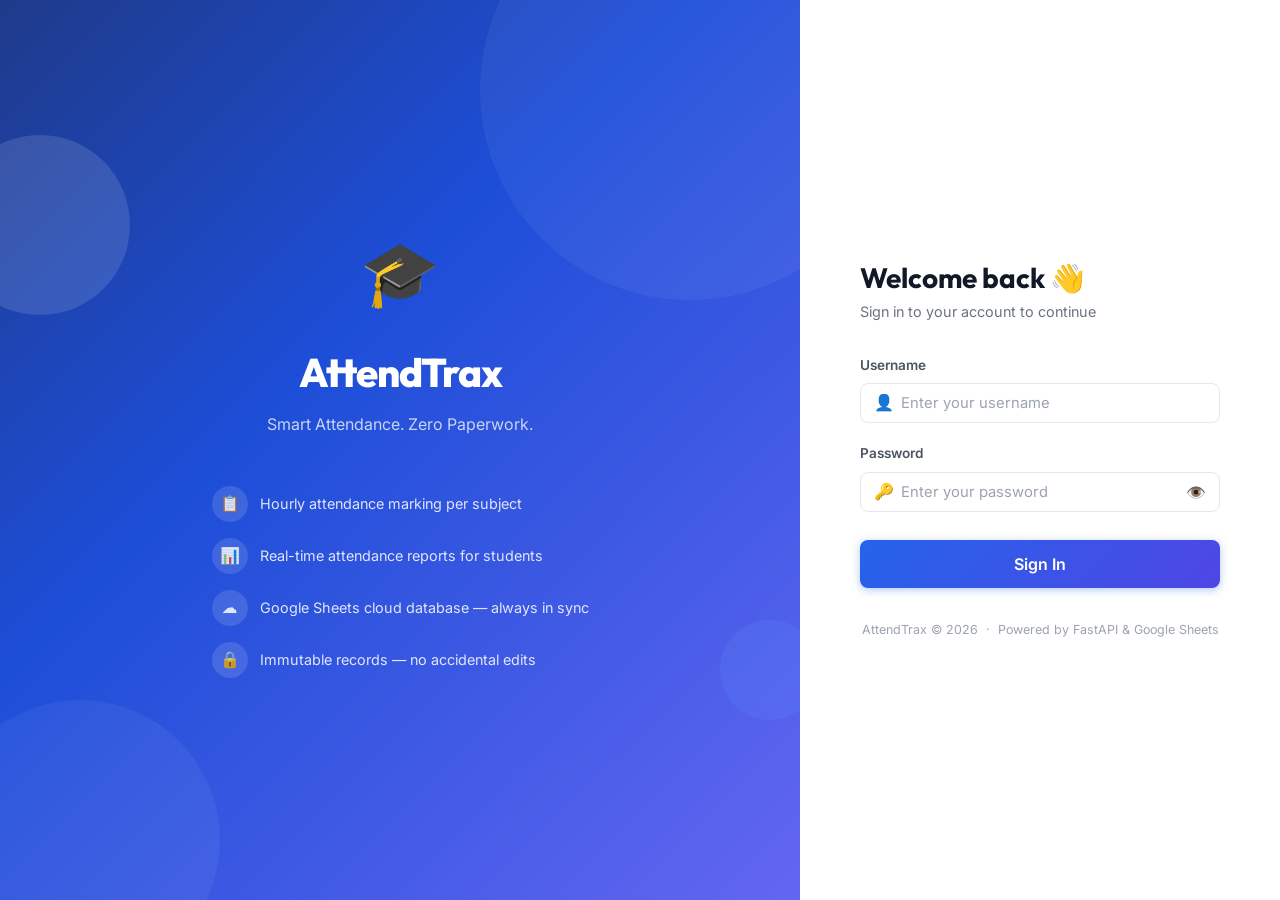
==== frontend/admin.html @ 1fc4e975 "Add files via upload" ====
<!DOCTYPE html>
<html lang="en">
<head>
  <meta charset="UTF-8" />
  <meta name="viewport" content="width=device-width, initial-scale=1.0" />
  <title>AttendTrax – Admin Dashboard</title>
  <meta name="description" content="Admin dashboard for AttendTrax – manage classes, students, faculty, and attendance data." />
  <link rel="stylesheet" href="style.css" />
  <link rel="icon" href="data:image/svg+xml,<svg xmlns='http://www.w3.org/2000/svg' viewBox='0 0 100 100'><text y='.9em' font-size='90'>⚙️</text></svg>" />
  <style>
    .sidebar { background: linear-gradient(180deg, #1e1b4b 0%, #312e81 50%, #4f46e5 100%); }
    .role-admin { background: #fef3c7; color: #92400e; }

    /* Tab pills */
    .tab-pills { display: flex; gap: 0.5rem; flex-wrap: wrap; margin-bottom: 1.5rem; }
    .tab-pill {
      padding: 0.45rem 1rem;
      border-radius: 999px;
      font-size: 0.82rem;
      font-weight: 600;
      border: 1.5px solid var(--gray-200);
      background: #fff;
      color: var(--gray-500);
      cursor: pointer;
      transition: all var(--transition-fast);
    }
    .tab-pill.active {
      background: linear-gradient(135deg, var(--indigo-600), var(--brand-600));
      color: #fff;
      border-color: transparent;
      box-shadow: 0 2px 8px rgb(79 70 229 / 0.3);
    }

    /* Action bar */
    .action-bar { display: flex; justify-content: flex-end; margin-bottom: 1rem; }

    /* Admin sub-tabs */
    .admin-tab { display: none; }
    .admin-tab.active { display: block; animation: fadeSection 0.2s ease; }

    /* Import zone */
    #drop-zone input[type=file] { display: none; }
  </style>
</head>
<body>
<div id="toast-container"></div>
<div id="page-loader" class="page-loader">
  <div class="loader-ring"></div>
  <p class="text-muted">Loading…</p>
</div>

<!-- Confirm Modal -->
<div id="confirm-modal" class="modal-overlay hidden">
  <div class="modal-box">
    <h3 id="confirm-title" style="margin-bottom:0.75rem;">Confirm Action</h3>
    <p id="confirm-msg" style="color:var(--gray-600);margin-bottom:1.5rem;"></p>
    <div class="flex gap-4 justify-between">
      <button class="btn btn-secondary" id="confirm-cancel">Cancel</button>
      <button class="btn btn-danger"    id="confirm-ok">Confirm</button>
    </div>
  </div>
</div>

<!-- Generic Form Modal -->
<div id="form-modal" class="modal-overlay hidden">
  <div class="modal-box">
    <h3 id="modal-title" style="margin-bottom:1.25rem;"></h3>
    <div id="modal-body"></div>
    <div class="flex gap-4 justify-between" style="margin-top:1.5rem;">
      <button class="btn btn-secondary" id="modal-cancel">Cancel</button>
      <button class="btn btn-primary"   id="modal-submit">Save</button>
    </div>
  </div>
</div>

<div class="app-layout">
  <!-- ══════════════════ SIDEBAR ══════════════════ -->
  <aside class="sidebar" id="sidebar">
    <div class="sidebar-brand">
      <div class="brand-name">🎓 AttendTrax</div>
      <div class="brand-sub">Admin Control Panel</div>
    </div>
    <div class="sidebar-user">
      <div class="user-name" id="sidebar-name">—</div>
      <span class="user-role role-admin">Admin</span>
    </div>
    <nav class="sidebar-nav">
      <div class="nav-item active" data-section="classes">
        <span class="nav-icon">🏫</span> Classes
      </div>
      <div class="nav-item" data-section="students">
        <span class="nav-icon">🧑‍🎓</span> Students
      </div>
      <div class="nav-item" data-section="faculty">
        <span class="nav-icon">👨‍🏫</span> Faculty
      </div>
      <div class="nav-item" data-section="subjects">
        <span class="nav-icon">📚</span> Subjects
      </div>
      <div class="nav-item" data-section="reports">
        <span class="nav-icon">📊</span> Reports
      </div>
      <div class="nav-item" data-section="import">
        <span class="nav-icon">📥</span> Import Data
      </div>
    </nav>
    <div class="sidebar-footer">
      <button class="logout-btn" id="logout-btn">🚪 Logout</button>
    </div>
  </aside>

  <!-- ══════════════════ MAIN ══════════════════ -->
  <div class="main-content">
    <header class="topbar">
      <div class="flex items-center gap-4">
        <button class="menu-toggle" id="menu-toggle">☰</button>
        <span class="topbar-title" id="section-title">Classes</span>
      </div>
      <span class="topbar-date" id="topbar-date"></span>
    </header>

    <main class="page-content">

      <!-- ═══════════ CLASSES ═══════════ -->
      <section class="section active" id="section-classes">
        <div class="action-bar">
          <button class="btn btn-primary" id="add-class-btn">➕ Add Class</button>
        </div>
        <div class="card">
          <div class="card-body" style="padding:0;">
            <div class="table-wrapper">
              <table>
                <thead>
                  <tr><th>Class ID</th><th>Class Name</th><th>Year</th><th>Section</th><th>Semester</th><th>Status</th><th>Actions</th></tr>
                </thead>
                <tbody id="classes-tbody">
                  <tr><td colspan="7" class="text-center text-muted" style="padding:2rem;">Loading…</td></tr>
                </tbody>
              </table>
            </div>
          </div>
        </div>
      </section>

      <!-- ═══════════ STUDENTS ═══════════ -->
      <section class="section" id="section-students">
        <div class="flex items-center gap-4" style="margin-bottom:1rem;flex-wrap:wrap;">
          <div class="form-group" style="flex:1;min-width:200px;">
            <label class="form-label">Filter by Class</label>
            <select id="student-class-filter" class="form-control">
              <option value="">— All Classes —</option>
            </select>
          </div>
          <div style="align-self:flex-end;">
            <button class="btn btn-primary" id="add-student-btn">➕ Add Student</button>
          </div>
        </div>
        <div class="card">
          <div class="card-body" style="padding:0;">
            <div class="table-wrapper">
              <table>
                <thead>
                  <tr><th>Reg No</th><th>Name</th><th>Class</th><th>Status</th><th>Actions</th></tr>
                </thead>
                <tbody id="students-tbody-admin">
                  <tr><td colspan="5" class="text-center text-muted" style="padding:2rem;">Select a class to view students.</td></tr>
                </tbody>
              </table>
            </div>
          </div>
        </div>
      </section>

      <!-- ═══════════ FACULTY ═══════════ -->
      <section class="section" id="section-faculty">
        <div class="action-bar">
          <button class="btn btn-primary" id="add-faculty-btn">➕ Add Faculty</button>
        </div>
        <div class="card">
          <div class="card-body" style="padding:0;">
            <div class="table-wrapper">
              <table>
                <thead>
                  <tr><th>User ID</th><th>Name</th><th>Username</th><th>Role</th><th>Actions</th></tr>
                </thead>
                <tbody id="faculty-tbody">
                  <tr><td colspan="5" class="text-center text-muted" style="padding:2rem;">Loading…</td></tr>
                </tbody>
              </table>
            </div>
          </div>
        </div>
      </section>

      <!-- ═══════════ SUBJECTS ═══════════ -->
      <section class="section" id="section-subjects">
        <div class="flex items-center gap-4" style="margin-bottom:1rem;flex-wrap:wrap;">
          <div class="form-group" style="flex:1;min-width:200px;">
            <label class="form-label">Select Class</label>
            <select id="subject-class-filter" class="form-control">
              <option value="">— Select Class —</option>
            </select>
          </div>
          <div style="align-self:flex-end;">
            <button class="btn btn-primary" id="add-subject-btn">➕ Add Subject</button>
          </div>
        </div>
        <div class="card">
          <div class="card-body" style="padding:0;">
            <div class="table-wrapper">
              <table>
                <thead>
                  <tr><th>Subject ID</th><th>Subject Name</th><th>Class</th><th>Faculty ID</th><th>Actions</th></tr>
                </thead>
                <tbody id="subjects-tbody">
                  <tr><td colspan="5" class="text-center text-muted" style="padding:2rem;">Select a class to view subjects.</td></tr>
                </tbody>
              </table>
            </div>
          </div>
        </div>
      </section>

      <!-- ═══════════ REPORTS ═══════════ -->
      <section class="section" id="section-reports">
        <div class="card" style="margin-bottom:1.5rem;">
          <div class="card-body">
            <div class="flex items-center gap-4" style="flex-wrap:wrap;">
              <div class="form-group" style="flex:1;min-width:200px;">
                <label class="form-label">Class</label>
                <select id="report-class-filter" class="form-control">
                  <option value="">— Select Class —</option>
                </select>
              </div>
              <div style="align-self:flex-end;">
                <button class="btn btn-primary" id="load-report-btn">Generate Report</button>
              </div>
            </div>
          </div>
        </div>

        <div id="report-result" class="hidden">
          <div class="card">
            <div class="card-header">
              <h3 id="report-title">Attendance Report</h3>
              <button class="btn btn-secondary btn-sm" id="export-csv-btn">📤 Export CSV</button>
            </div>
            <div class="card-body" style="padding:0;">
              <div class="table-wrapper">
                <table>
                  <thead>
                    <tr><th>Reg No</th><th>Name</th><th>Total Hours</th><th>Attended</th><th>Absent</th><th>Attendance %</th></tr>
                  </thead>
                  <tbody id="report-tbody"></tbody>
                </table>
              </div>
            </div>
          </div>
        </div>
      </section>

      <!-- ═══════════ IMPORT ═══════════ -->
      <section class="section" id="section-import">
        <div class="card" style="max-width:600px;margin:0 auto;">
          <div class="card-header"><h3>📥 Import Past Attendance</h3></div>
          <div class="card-body">
            <p class="text-sm text-muted" style="margin-bottom:1.25rem;">
              Upload an <strong>.xlsx</strong> file with columns:
              <span class="tag">Date</span>
              <span class="tag">ClassID</span>
              <span class="tag">Hour</span>
              <span class="tag">SubjectID</span>
              <span class="tag">RegNo</span>
              <span class="tag">Status</span>
              <span class="tag">FacultyID</span>
              (optional)
            </p>
            <p class="text-xs text-muted" style="margin-bottom:1rem;">
              Date format: <code>DD-MM-YYYY</code> &nbsp;|&nbsp; Hour: <code>H1</code>–<code>H8</code> &nbsp;|&nbsp; Status: <code>P</code>, <code>A</code>, or <code>-</code>
            </p>

            <div class="drop-zone" id="drop-zone">
              <div class="drop-icon">📄</div>
              <p class="font-semibold" style="margin-bottom:0.25rem;">Drop your .xlsx file here</p>
              <p class="text-sm text-muted">or click to browse</p>
              <input type="file" id="import-file" accept=".xlsx" />
            </div>

            <div id="file-chosen" class="hidden" style="margin-top:0.75rem;padding:0.75rem;background:var(--brand-50);border-radius:8px;display:flex;align-items:center;gap:0.5rem;">
              <span>📄</span>
              <span id="file-name" class="text-sm font-semibold"></span>
              <button class="btn btn-sm btn-secondary" id="clear-file-btn" style="margin-left:auto;">✕ Clear</button>
            </div>

            <div id="import-result" class="hidden" style="margin-top:1rem;padding:1rem;border-radius:8px;"></div>

            <button class="btn btn-primary w-full" id="upload-btn" style="margin-top:1.25rem;" disabled>
              <span id="upload-btn-text">📤 Upload & Import</span>
            </button>

            <div style="margin-top:1.5rem;border-top:1px solid var(--gray-100);padding-top:1.25rem;">
              <h4 style="margin-bottom:0.75rem;">📋 Download Template</h4>
              <p class="text-sm text-muted" style="margin-bottom:0.75rem;">Download a sample Excel template to fill in your past attendance data.</p>
              <button class="btn btn-secondary" id="download-template-btn">⬇️ Download Template (.xlsx)</button>
            </div>
          </div>
        </div>
      </section>

    </main>
  </div>
</div>

<script src="api.js"></script>
<script>
if (!requireAuth('ADMIN')) { /* redirected */ }

document.getElementById('sidebar-name').textContent = getName() || '—';
document.getElementById('topbar-date').textContent   = todayDisplay();

// ── Section nav ─────────────────────────────────────────────────────────────
const sectionLoaders = {
  classes:  loadClasses,
  students: () => populateStudentClassFilter(),
  faculty:  loadFaculty,
  subjects: () => populateSubjectClassFilter(),
  reports:  () => populateReportClassFilter(),
  import:   () => {},
};
const secTitles = { classes:'Classes', students:'Students', faculty:'Faculty', subjects:'Subjects', reports:'Reports', import:'Import Past Attendance' };

document.querySelectorAll('.nav-item').forEach(item => {
  item.addEventListener('click', () => {
    const sec = item.dataset.section;
    document.querySelectorAll('.nav-item').forEach(i => i.classList.remove('active'));
    document.querySelectorAll('.section').forEach(s => s.classList.remove('active'));
    item.classList.add('active');
    document.getElementById(`section-${sec}`).classList.add('active');
    document.getElementById('section-title').textContent = secTitles[sec] || sec;
    document.getElementById('sidebar').classList.remove('open');
    if (sectionLoaders[sec]) sectionLoaders[sec]();
  });
});

document.getElementById('menu-toggle').addEventListener('click', () => {
  document.getElementById('sidebar').classList.toggle('open');
});
document.getElementById('logout-btn').addEventListener('click', () => {
  clearAuth(); window.location.href = 'index.html';
});

// ── Confirm modal ────────────────────────────────────────────────────────────
let _confirmResolve = null;
function openConfirm(title, msg) {
  document.getElementById('confirm-title').textContent = title;
  document.getElementById('confirm-msg').textContent   = msg;
  document.getElementById('confirm-modal').classList.remove('hidden');
  return new Promise(res => { _confirmResolve = res; });
}
document.getElementById('confirm-cancel').addEventListener('click', () => {
  document.getElementById('confirm-modal').classList.add('hidden');
  if (_confirmResolve) _confirmResolve(false);
});
document.getElementById('confirm-ok').addEventListener('click', () => {
  document.getElementById('confirm-modal').classList.add('hidden');
  if (_confirmResolve) _confirmResolve(true);
});

// ── Form modal ───────────────────────────────────────────────────────────────
let _formResolve = null;
function openFormModal(title, bodyHtml) {
  document.getElementById('modal-title').textContent = title;
  document.getElementById('modal-body').innerHTML    = bodyHtml;
  document.getElementById('form-modal').classList.remove('hidden');
  return new Promise(res => { _formResolve = res; });
}
document.getElementById('modal-cancel').addEventListener('click', () => {
  document.getElementById('form-modal').classList.add('hidden');
  if (_formResolve) _formResolve(null);
});
document.getElementById('modal-submit').addEventListener('click', () => {
  document.getElementById('form-modal').classList.add('hidden');
  const inputs  = document.querySelectorAll('#modal-body [data-field]');
  const result  = {};
  inputs.forEach(el => { result[el.dataset.field] = el.value.trim(); });
  if (_formResolve) _formResolve(result);
});

// ════════════════════════════════════════════════════════════════
//  CLASSES
// ════════════════════════════════════════════════════════════════
let allClasses = [];
async function loadClasses() {
  showLoader(true);
  try {
    allClasses = await api.get('/admin/classes');
    renderClasses(allClasses);
  } catch(e) { showToast(e.message,'error'); }
  finally { showLoader(false); }
}

function renderClasses(classes) {
  const tbody = document.getElementById('classes-tbody');
  tbody.innerHTML = '';
  if (!classes.length) {
    tbody.innerHTML = '<tr><td colspan="7" class="text-center text-muted" style="padding:2rem;">No classes found.</td></tr>';
    return;
  }
  classes.forEach(c => {
    tbody.innerHTML += `
      <tr>
        <td><span class="tag">${c.ClassID}</span></td>
        <td class="font-semibold">${c.ClassName}</td>
        <td>${c.Year || '—'}</td>
        <td>${c.Section || '—'}</td>
        <td>${c.Semester || '—'}</td>
        <td><span class="badge ${c.Status==='ACTIVE'?'badge-info':'badge-absent'}">${c.Status}</span></td>
        <td>
          <div class="flex gap-2">
            <button class="btn btn-sm btn-secondary rename-class-btn" data-id="${c.ClassID}" data-name="${c.ClassName}">✏️ Rename</button>
            <button class="btn btn-sm btn-danger deactivate-class-btn" data-id="${c.ClassID}">🗑️</button>
          </div>
        </td>
      </tr>`;
  });
  // Bind rename
  document.querySelectorAll('.rename-class-btn').forEach(btn => btn.addEventListener('click', renameClass));
  document.querySelectorAll('.deactivate-class-btn').forEach(btn => btn.addEventListener('click', deactivateClass));
}

document.getElementById('add-class-btn').addEventListener('click', async () => {
  const result = await openFormModal('➕ Add New Class', `
    <div class="form-stack" style="gap:1rem;">
      <div class="form-group"><label class="form-label">Class ID</label><input data-field="class_id" class="form-control" placeholder="e.g. CSE3A" /></div>
      <div class="form-group"><label class="form-label">Class Name</label><input data-field="class_name" class="form-control" placeholder="e.g. CSE III Year A" /></div>
      <div class="form-group"><label class="form-label">Year</label><input data-field="year" class="form-control" placeholder="e.g. 3" /></div>
      <div class="form-group"><label class="form-label">Section</label><input data-field="section" class="form-control" placeholder="e.g. A" /></div>
      <div class="form-group"><label class="form-label">Semester</label><input data-field="semester" class="form-control" placeholder="e.g. 5" /></div>
    </div>`);
  if (!result || !result.class_id || !result.class_name) return;
  showLoader(true);
  try {
    await api.post('/admin/classes', result);
    showToast('Class added successfully!', 'success');
    loadClasses();
  } catch(e) { showToast(e.message,'error'); }
  finally { showLoader(false); }
});

async function renameClass(e) {
  const id   = e.currentTarget.dataset.id;
  const name = e.currentTarget.dataset.name;
  const result = await openFormModal('✏️ Rename Class', `
    <div class="form-group">
      <label class="form-label">New Class Name</label>
      <input data-field="new_name" class="form-control" value="${name}" />
    </div>`);
  if (!result?.new_name) return;
  showLoader(true);
  try {
    await api.patch(`/admin/classes/${id}/rename`, { new_name: result.new_name });
    showToast('Class renamed.','success');
    loadClasses();
  } catch(e) { showToast(e.message,'error'); }
  finally { showLoader(false); }
}

async function deactivateClass(e) {
  const id = e.currentTarget.dataset.id;
  const ok = await openConfirm('Deactivate Class', `Are you sure you want to deactivate class "${id}"? This will hide it from the system.`);
  if (!ok) return;
  showLoader(true);
  try {
    await api.delete(`/admin/classes/${id}`);
    showToast('Class deactivated.','success');
    loadClasses();
  } catch(e) { showToast(e.message,'error'); }
  finally { showLoader(false); }
}

// ════════════════════════════════════════════════════════════════
//  STUDENTS
// ════════════════════════════════════════════════════════════════
async function populateStudentClassFilter() {
  const sel = document.getElementById('student-class-filter');
  if (sel.options.length > 1) return;
  const classes = await api.get('/admin/classes').catch(() => []);
  classes.forEach(c => {
    const o = document.createElement('option');
    o.value = c.ClassID; o.textContent = c.ClassName;
    sel.appendChild(o);
  });
}

document.getElementById('student-class-filter').addEventListener('change', async function() {
  const classId = this.value;
  const tbody = document.getElementById('students-tbody-admin');
  if (!classId) { tbody.innerHTML = '<tr><td colspan="5" class="text-center text-muted" style="padding:2rem;">Select a class.</td></tr>'; return; }
  showLoader(true);
  try {
    const students = await api.get(`/admin/classes/${classId}/students`);
    tbody.innerHTML = '';
    students.forEach(s => {
      tbody.innerHTML += `
        <tr>
          <td><span class="tag">${s.RegNo}</span></td>
          <td class="font-semibold">${s.Name}</td>
          <td>${s.ClassName}</td>
          <td><span class="badge ${s.Status==='ACTIVE'?'badge-info':'badge-absent'}">${s.Status}</span></td>
          <td>
            <button class="btn btn-sm btn-danger deactivate-student-btn" data-reg="${s.RegNo}" data-name="${s.Name}">🗑️ Remove</button>
          </td>
        </tr>`;
    });
    document.querySelectorAll('.deactivate-student-btn').forEach(btn => btn.addEventListener('click', deactivateStudent));
  } catch(e) { showToast(e.message,'error'); }
  finally { showLoader(false); }
});

document.getElementById('add-student-btn').addEventListener('click', async () => {
  const classId = document.getElementById('student-class-filter').value;
  const classes = allClasses.length ? allClasses : await api.get('/admin/classes').catch(() => []);
  const opts = classes.map(c => `<option value="${c.ClassID}" ${c.ClassID===classId?'selected':''}>${c.ClassName}</option>`).join('');
  const result = await openFormModal('➕ Add Student', `
    <div class="form-stack" style="gap:1rem;">
      <div class="form-group"><label class="form-label">Reg No</label><input data-field="reg_no" class="form-control" placeholder="e.g. 23CS001" /></div>
      <div class="form-group"><label class="form-label">Full Name</label><input data-field="name" class="form-control" placeholder="Student full name" /></div>
      <div class="form-group"><label class="form-label">Class</label><select data-field="class_id" class="form-control"><option value="">— Select —</option>${opts}</select></div>
      <div class="form-group"><label class="form-label">Login Username (optional, defaults to Reg No)</label><input data-field="username" class="form-control" placeholder="Leave blank to use Reg No" /></div>
      <div class="form-group"><label class="form-label">Login Password (optional, defaults to Reg No)</label><input data-field="password" class="form-control" type="password" placeholder="Leave blank to use Reg No" /></div>
    </div>`);
  if (!result?.reg_no || !result?.name || !result?.class_id) return;
  showLoader(true);
  try {
    await api.post('/admin/students', result);
    showToast(`Student '${result.name}' added!`,'success');
    document.getElementById('student-class-filter').dispatchEvent(new Event('change'));
  } catch(e) { showToast(e.message,'error'); }
  finally { showLoader(false); }
});

async function deactivateStudent(e) {
  const reg  = e.currentTarget.dataset.reg;
  const name = e.currentTarget.dataset.name;
  const ok = await openConfirm('Remove Student', `Remove ${name} (${reg}) from the active roster?`);
  if (!ok) return;
  showLoader(true);
  try {
    await api.delete(`/admin/students/${reg}`);
    showToast('Student deactivated.','success');
    document.getElementById('student-class-filter').dispatchEvent(new Event('change'));
  } catch(e) { showToast(e.message,'error'); }
  finally { showLoader(false); }
}

// ════════════════════════════════════════════════════════════════
//  FACULTY
// ════════════════════════════════════════════════════════════════
async function loadFaculty() {
  showLoader(true);
  try {
    // Reuse users from backend – we don't have a dedicated faculty list endpoint
    // but we can get class report for all; for user management use admin/users concept
    // For now: faculty/classes to confirm connection; then show hint
    const classes = await api.get('/admin/classes');
    document.getElementById('faculty-tbody').innerHTML = `
      <tr><td colspan="5" class="text-center text-muted" style="padding:2rem;">
        Faculty accounts are managed through the Users sheet in Google Sheets. Use the ➕ Add Faculty button to add new ones.
      </td></tr>`;
  } catch(e) { showToast(e.message,'error'); }
  finally { showLoader(false); }
}

document.getElementById('add-faculty-btn').addEventListener('click', async () => {
  const result = await openFormModal('➕ Add Faculty Account', `
    <div class="form-stack" style="gap:1rem;">
      <div class="form-group"><label class="form-label">Faculty ID</label><input data-field="faculty_id" class="form-control" placeholder="e.g. FAC001" /></div>
      <div class="form-group"><label class="form-label">Full Name</label><input data-field="name" class="form-control" placeholder="Faculty full name" /></div>
      <div class="form-group"><label class="form-label">Username</label><input data-field="username" class="form-control" placeholder="Login username" /></div>
      <div class="form-group"><label class="form-label">Password</label><input data-field="password" class="form-control" type="password" placeholder="Login password" /></div>
    </div>`);
  if (!result?.faculty_id || !result?.name || !result?.username || !result?.password) {
    showToast('All fields are required.','warning'); return;
  }
  showLoader(true);
  try {
    await api.post('/admin/faculty', result);
    showToast(`Faculty '${result.name}' added!`,'success');
  } catch(e) { showToast(e.message,'error'); }
  finally { showLoader(false); }
});

// ════════════════════════════════════════════════════════════════
//  SUBJECTS
// ════════════════════════════════════════════════════════════════
async function populateSubjectClassFilter() {
  const sel = document.getElementById('subject-class-filter');
  if (sel.options.length > 1) return;
  const classes = allClasses.length ? allClasses : await api.get('/admin/classes').catch(() => []);
  classes.forEach(c => {
    const o = document.createElement('option');
    o.value = c.ClassID; o.textContent = c.ClassName;
    sel.appendChild(o);
  });
}

document.getElementById('subject-class-filter').addEventListener('change', async function() {
  const classId = this.value;
  const tbody = document.getElementById('subjects-tbody');
  if (!classId) { tbody.innerHTML = '<tr><td colspan="5" class="text-center text-muted" style="padding:2rem;">Select a class.</td></tr>'; return; }
  showLoader(true);
  try {
    const subs = await api.get(`/admin/classes/${classId}/subjects`);
    tbody.innerHTML = '';
    subs.forEach(s => {
      tbody.innerHTML += `
        <tr>
          <td><span class="tag">${s.SubjectID}</span></td>
          <td class="font-semibold">${s.SubjectName}</td>
          <td>${s.ClassID}</td>
          <td>${s.FacultyID || '—'}</td>
          <td>
            <button class="btn btn-sm btn-danger del-subject-btn" data-id="${s.SubjectID}" data-name="${s.SubjectName}">🗑️ Remove</button>
          </td>
        </tr>`;
    });
    if (!subs.length) tbody.innerHTML = '<tr><td colspan="5" class="text-center text-muted" style="padding:2rem;">No subjects yet.</td></tr>';
    document.querySelectorAll('.del-subject-btn').forEach(btn => btn.addEventListener('click', deleteSubject));
  } catch(e) { showToast(e.message,'error'); }
  finally { showLoader(false); }
});

document.getElementById('add-subject-btn').addEventListener('click', async () => {
  const classId = document.getElementById('subject-class-filter').value;
  if (!classId) { showToast('Select a class first.','warning'); return; }
  const result = await openFormModal('➕ Add Subject', `
    <div class="form-stack" style="gap:1rem;">
      <div class="form-group"><label class="form-label">Subject ID</label><input data-field="subject_id" class="form-control" placeholder="e.g. CS301" /></div>
      <div class="form-group"><label class="form-label">Subject Name</label><input data-field="subject_name" class="form-control" placeholder="e.g. Data Structures" /></div>
      <div class="form-group"><label class="form-label">Faculty ID (optional)</label><input data-field="faculty_id" class="form-control" placeholder="e.g. FAC001" /></div>
    </div>`);
  if (!result?.subject_id || !result?.subject_name) return;
  result.class_id = classId;
  showLoader(true);
  try {
    await api.post('/admin/subjects', result);
    showToast('Subject added!','success');
    document.getElementById('subject-class-filter').dispatchEvent(new Event('change'));
  } catch(e) { showToast(e.message,'error'); }
  finally { showLoader(false); }
});

async function deleteSubject(e) {
  const id   = e.currentTarget.dataset.id;
  const name = e.currentTarget.dataset.name;
  const ok = await openConfirm('Remove Subject', `Remove subject "${name}" (${id})?`);
  if (!ok) return;
  showLoader(true);
  try {
    await api.delete(`/admin/subjects/${id}`);
    showToast('Subject removed.','success');
    document.getElementById('subject-class-filter').dispatchEvent(new Event('change'));
  } catch(e) { showToast(e.message,'error'); }
  finally { showLoader(false); }
}

// ════════════════════════════════════════════════════════════════
//  REPORTS
// ════════════════════════════════════════════════════════════════
let reportData = [];
async function populateReportClassFilter() {
  const sel = document.getElementById('report-class-filter');
  if (sel.options.length > 1) return;
  const classes = allClasses.length ? allClasses : await api.get('/admin/classes').catch(() => []);
  classes.forEach(c => {
    const o = document.createElement('option');
    o.value = c.ClassID; o.textContent = c.ClassName;
    sel.appendChild(o);
  });
}

document.getElementById('load-report-btn').addEventListener('click', async () => {
  const classId = document.getElementById('report-class-filter').value;
  if (!classId) { showToast('Select a class.','warning'); return; }
  showLoader(true);
  try {
    reportData = await api.get(`/admin/reports/class/${classId}`);
    const cls  = allClasses.find(c => c.ClassID === classId);
    document.getElementById('report-title').textContent = `Attendance – ${cls?.ClassName || classId}`;
    renderReport(reportData);
    document.getElementById('report-result').classList.remove('hidden');
  } catch(e) { showToast(e.message,'error'); }
  finally { showLoader(false); }
});

function renderReport(data) {
  const tbody = document.getElementById('report-tbody');
  tbody.innerHTML = '';
  data.forEach(r => {
    const pct = r.percentage;
    const barCls  = pct>=75?'progress-good':pct>=60?'progress-warn':'progress-danger';
    const badgeCls= pct>=75?'badge-info':pct>=60?'badge-warning':'badge-absent';
    tbody.innerHTML += `
      <tr>
        <td>${r.reg_no}</td>
        <td class="font-semibold">${r.name}</td>
        <td>${r.total}</td>
        <td>${r.attended}</td>
        <td>${r.total - r.attended}</td>
        <td>
          <div style="display:flex;align-items:center;gap:0.5rem;">
            <div class="progress-bar-wrap" style="width:80px;"><div class="progress-bar ${barCls}" style="width:${pct}%"></div></div>
            <span class="badge ${badgeCls}">${pct}%</span>
          </div>
        </td>
      </tr>`;
  });
}

// CSV export
document.getElementById('export-csv-btn').addEventListener('click', () => {
  if (!reportData.length) { showToast('No data to export.','warning'); return; }
  const header = 'Reg No,Name,Total Hours,Attended,Absent,Percentage\n';
  const rows   = reportData.map(r => `${r.reg_no},${r.name},${r.total},${r.attended},${r.total-r.attended},${r.percentage}%`).join('\n');
  const blob   = new Blob([header + rows], { type: 'text/csv' });
  const url    = URL.createObjectURL(blob);
  const a      = document.createElement('a');
  a.href = url; a.download = 'attendance_report.csv'; a.click();
  URL.revokeObjectURL(url);
});

// ════════════════════════════════════════════════════════════════
//  IMPORT
// ════════════════════════════════════════════════════════════════
const dropZone  = document.getElementById('drop-zone');
const fileInput = document.getElementById('import-file');
let importFile  = null;

dropZone.addEventListener('click', () => fileInput.click());
dropZone.addEventListener('dragover', e => { e.preventDefault(); dropZone.classList.add('dragging'); });
dropZone.addEventListener('dragleave', () => dropZone.classList.remove('dragging'));
dropZone.addEventListener('drop', e => {
  e.preventDefault(); dropZone.classList.remove('dragging');
  const f = e.dataTransfer.files[0];
  if (f?.name.endsWith('.xlsx')) setImportFile(f);
  else showToast('Please drop a .xlsx file.','warning');
});
fileInput.addEventListener('change', e => { if (e.target.files[0]) setImportFile(e.target.files[0]); });

function setImportFile(f) {
  importFile = f;
  document.getElementById('file-name').textContent = f.name;
  document.getElementById('file-chosen').classList.remove('hidden');
  document.getElementById('upload-btn').disabled = false;
  document.getElementById('import-result').classList.add('hidden');
}

document.getElementById('clear-file-btn').addEventListener('click', () => {
  importFile = null;
  fileInput.value = '';
  document.getElementById('file-chosen').classList.add('hidden');
  document.getElementById('upload-btn').disabled = true;
  document.getElementById('import-result').classList.add('hidden');
});

document.getElementById('upload-btn').addEventListener('click', async () => {
  if (!importFile) return;
  const btn     = document.getElementById('upload-btn');
  const btnText = document.getElementById('upload-btn-text');
  btn.disabled  = true;
  btnText.innerHTML = '<span class="spinner"></span> Importing…';
  const resultEl = document.getElementById('import-result');

  const formData = new FormData();
  formData.append('file', importFile);

  try {
    const res = await api.upload('/admin/import/attendance', formData);
    resultEl.style.background = '#d1fae5';
    resultEl.innerHTML = `
      <p style="color:#065f46;font-weight:700;margin-bottom:0.5rem;">✅ Import Successful!</p>
      <p class="text-sm">${res.message}</p>
      <div class="flex gap-4" style="margin-top:0.5rem;">
        <span class="badge badge-info">Total rows: ${res.total_rows}</span>
        <span class="badge badge-info">Inserted: ${res.inserted}</span>
        <span class="badge badge-warning">Skipped: ${res.skipped}</span>
      </div>`;
    resultEl.classList.remove('hidden');
  } catch(e) {
    resultEl.style.background = '#fee2e2';
    resultEl.innerHTML = `<p style="color:#991b1b;font-weight:700;">❌ Import Failed</p><p class="text-sm">${e.message}</p>`;
    resultEl.classList.remove('hidden');
  } finally {
    btn.disabled  = false;
    btnText.textContent = '📤 Upload & Import';
  }
});

// Template download (simple CSV instructions)
document.getElementById('download-template-btn').addEventListener('click', () => {
  const header = 'Date,ClassID,Hour,SubjectID,RegNo,Status,FacultyID\n';
  const sample = '29-09-2026,CSE3A,H1,CS301,23CS001,P,FAC001\n29-09-2026,CSE3A,H1,CS301,23CS002,A,FAC001\n';
  const blob   = new Blob([header + sample], { type: 'text/csv' });
  const url    = URL.createObjectURL(blob);
  const a      = document.createElement('a');
  a.href = url; a.download = 'attendance_import_template.csv'; a.click();
  URL.revokeObjectURL(url);
  showToast('Template downloaded! Open it in Excel and save as .xlsx before uploading.','info', 5000);
});

// Initial load
loadClasses();
</script>
</body>
</html>
---- frontend/style.css ----
/* =============================================================================
   AttendTrax – Design System & Global Styles
   Light mode with vibrant blue-indigo accents
   ============================================================================= */
@import url('https://fonts.googleapis.com/css2?family=Inter:wght@300;400;500;600;700;800&family=Outfit:wght@400;600;700&display=swap');

/* ── CSS Custom Properties ──────────────────────────────────────────────────── */
:root {
  /* Brand */
  --brand-50:  #eff6ff;
  --brand-100: #dbeafe;
  --brand-200: #bfdbfe;
  --brand-300: #93c5fd;
  --brand-400: #60a5fa;
  --brand-500: #3b82f6;
  --brand-600: #2563eb;
  --brand-700: #1d4ed8;
  --brand-800: #1e40af;
  --brand-900: #1e3a8a;

  --indigo-500: #6366f1;
  --indigo-600: #4f46e5;

  /* Semantic */
  --success:   #10b981;
  --warning:   #f59e0b;
  --danger:    #ef4444;
  --info:      #06b6d4;

  /* Neutrals */
  --gray-50:   #f9fafb;
  --gray-100:  #f3f4f6;
  --gray-200:  #e5e7eb;
  --gray-300:  #d1d5db;
  --gray-400:  #9ca3af;
  --gray-500:  #6b7280;
  --gray-600:  #4b5563;
  --gray-700:  #374151;
  --gray-800:  #1f2937;
  --gray-900:  #111827;

  /* Layout */
  --sidebar-width: 260px;
  --topbar-height: 64px;
  --radius-sm: 8px;
  --radius-md: 12px;
  --radius-lg: 16px;
  --radius-xl: 24px;

  /* Shadows */
  --shadow-sm:  0 1px 2px 0 rgb(0 0 0 / 0.05);
  --shadow-md:  0 4px 6px -1px rgb(0 0 0 / 0.07), 0 2px 4px -2px rgb(0 0 0 / 0.07);
  --shadow-lg:  0 10px 15px -3px rgb(0 0 0 / 0.08), 0 4px 6px -4px rgb(0 0 0 / 0.05);
  --shadow-xl:  0 20px 25px -5px rgb(0 0 0 / 0.10), 0 8px 10px -6px rgb(0 0 0 / 0.05);

  /* Transitions */
  --transition-fast: 150ms ease;
  --transition-base: 250ms ease;
  --transition-slow: 350ms ease;
}

/* ── Reset ──────────────────────────────────────────────────────────────────── */
*, *::before, *::after { box-sizing: border-box; margin: 0; padding: 0; }

html { font-size: 16px; scroll-behavior: smooth; }

body {
  font-family: 'Inter', system-ui, sans-serif;
  background: var(--gray-50);
  color: var(--gray-800);
  line-height: 1.6;
  -webkit-font-smoothing: antialiased;
}

a { color: inherit; text-decoration: none; }
img { max-width: 100%; }
button { cursor: pointer; font-family: inherit; }
input, select, textarea { font-family: inherit; }

/* ── Typography ─────────────────────────────────────────────────────────────── */
h1, h2, h3, h4, h5 { font-family: 'Outfit', sans-serif; font-weight: 700; line-height: 1.25; }
h1 { font-size: clamp(1.75rem, 4vw, 2.5rem); }
h2 { font-size: clamp(1.35rem, 3vw, 1.875rem); }
h3 { font-size: 1.25rem; }
h4 { font-size: 1.05rem; }

/* ── Utility Classes ─────────────────────────────────────────────────────────── */
.hidden    { display: none !important; }
.sr-only   { position: absolute; width: 1px; height: 1px; overflow: hidden; clip: rect(0,0,0,0); }
.flex      { display: flex; }
.flex-col  { flex-direction: column; }
.items-center { align-items: center; }
.justify-between { justify-content: space-between; }
.gap-2  { gap: 0.5rem; }
.gap-4  { gap: 1rem; }
.gap-6  { gap: 1.5rem; }
.w-full { width: 100%; }
.text-sm { font-size: 0.875rem; }
.text-xs { font-size: 0.75rem; }
.font-semibold { font-weight: 600; }
.font-bold { font-weight: 700; }
.text-muted { color: var(--gray-500); }
.text-center { text-align: center; }

/* ── Buttons ─────────────────────────────────────────────────────────────────── */
.btn {
  display: inline-flex;
  align-items: center;
  justify-content: center;
  gap: 0.5rem;
  padding: 0.625rem 1.25rem;
  font-size: 0.9rem;
  font-weight: 600;
  border: none;
  border-radius: var(--radius-sm);
  transition: all var(--transition-fast);
  outline: none;
  white-space: nowrap;
}

.btn-primary {
  background: linear-gradient(135deg, var(--brand-600), var(--indigo-600));
  color: #fff;
  box-shadow: 0 2px 8px rgb(37 99 235 / 0.35);
}
.btn-primary:hover { transform: translateY(-1px); box-shadow: 0 4px 16px rgb(37 99 235 / 0.45); }
.btn-primary:active { transform: translateY(0); }

.btn-secondary {
  background: var(--gray-100);
  color: var(--gray-700);
  border: 1px solid var(--gray-200);
}
.btn-secondary:hover { background: var(--gray-200); }

.btn-danger {
  background: linear-gradient(135deg, #ef4444, #dc2626);
  color: #fff;
  box-shadow: 0 2px 8px rgb(239 68 68 / 0.35);
}
.btn-danger:hover { transform: translateY(-1px); box-shadow: 0 4px 16px rgb(239 68 68 / 0.45); }

.btn-success {
  background: linear-gradient(135deg, #10b981, #059669);
  color: #fff;
  box-shadow: 0 2px 8px rgb(16 185 129 / 0.35);
}
.btn-success:hover { transform: translateY(-1px); }

.btn-sm { padding: 0.4rem 0.85rem; font-size: 0.8rem; }
.btn-lg { padding: 0.875rem 2rem; font-size: 1rem; }

.btn:disabled { opacity: 0.55; cursor: not-allowed; transform: none !important; }

/* ── Cards ───────────────────────────────────────────────────────────────────── */
.card {
  background: #fff;
  border-radius: var(--radius-md);
  box-shadow: var(--shadow-md);
  border: 1px solid var(--gray-200);
  overflow: hidden;
}

.card-header {
  padding: 1.25rem 1.5rem;
  border-bottom: 1px solid var(--gray-100);
  display: flex;
  align-items: center;
  justify-content: space-between;
  gap: 1rem;
}

.card-body { padding: 1.5rem; }

/* ── Form Elements ───────────────────────────────────────────────────────────── */
.form-group { display: flex; flex-direction: column; gap: 0.4rem; }
.form-label { font-size: 0.85rem; font-weight: 600; color: var(--gray-600); }
.form-control {
  width: 100%;
  padding: 0.625rem 0.875rem;
  font-size: 0.925rem;
  border: 1.5px solid var(--gray-200);
  border-radius: var(--radius-sm);
  background: #fff;
  color: var(--gray-800);
  transition: border-color var(--transition-fast), box-shadow var(--transition-fast);
  outline: none;
}
.form-control:focus {
  border-color: var(--brand-400);
  box-shadow: 0 0 0 3px rgb(59 130 246 / 0.15);
}
.form-control::placeholder { color: var(--gray-400); }

select.form-control { appearance: none; background-image: url("data:image/svg+xml,%3Csvg xmlns='http://www.w3.org/2000/svg' fill='none' viewBox='0 0 20 20'%3E%3Cpath stroke='%236b7280' stroke-linecap='round' stroke-linejoin='round' stroke-width='1.5' d='M6 8l4 4 4-4'/%3E%3C/svg%3E"); background-repeat: no-repeat; background-position: right 0.75rem center; background-size: 1.25rem; padding-right: 2.5rem; }

/* ── Stat Cards ─────────────────────────────────────────────────────────────── */
.stat-grid {
  display: grid;
  grid-template-columns: repeat(auto-fit, minmax(180px, 1fr));
  gap: 1rem;
}

.stat-card {
  background: #fff;
  border-radius: var(--radius-md);
  padding: 1.25rem 1.5rem;
  box-shadow: var(--shadow-md);
  border: 1px solid var(--gray-200);
  position: relative;
  overflow: hidden;
}

.stat-card::before {
  content: '';
  position: absolute;
  top: 0; left: 0;
  width: 4px;
  height: 100%;
  background: var(--accent, var(--brand-500));
}

.stat-card .stat-label { font-size: 0.75rem; font-weight: 600; text-transform: uppercase; letter-spacing: 0.05em; color: var(--gray-500); }
.stat-card .stat-value { font-size: 2rem; font-weight: 800; font-family: 'Outfit', sans-serif; color: var(--gray-900); line-height: 1.1; margin-top: 0.25rem; }
.stat-card .stat-sub { font-size: 0.78rem; color: var(--gray-400); margin-top: 0.15rem; }

/* ── Table ───────────────────────────────────────────────────────────────────── */
.table-wrapper { overflow-x: auto; }
table { width: 100%; border-collapse: collapse; font-size: 0.875rem; }
thead tr { background: var(--gray-50); border-bottom: 2px solid var(--gray-200); }
thead th { padding: 0.75rem 1rem; text-align: left; font-size: 0.78rem; font-weight: 700; text-transform: uppercase; letter-spacing: 0.05em; color: var(--gray-500); white-space: nowrap; }
tbody tr { border-bottom: 1px solid var(--gray-100); transition: background var(--transition-fast); }
tbody tr:hover { background: var(--brand-50); }
tbody td { padding: 0.75rem 1rem; color: var(--gray-700); }

/* Status badges */
.badge {
  display: inline-flex;
  align-items: center;
  padding: 0.2rem 0.6rem;
  font-size: 0.72rem;
  font-weight: 700;
  border-radius: 999px;
  text-transform: uppercase;
  letter-spacing: 0.04em;
}
.badge-present  { background: #d1fae5; color: #065f46; }
.badge-absent   { background: #fee2e2; color: #991b1b; }
.badge-free     { background: var(--gray-100); color: var(--gray-500); }
.badge-info     { background: #dbeafe; color: #1e40af; }
.badge-warning  { background: #fef3c7; color: #92400e; }

/* ── Progress Bar ───────────────────────────────────────────────────────────── */
.progress-bar-wrap { background: var(--gray-200); border-radius: 999px; height: 8px; overflow: hidden; }
.progress-bar { height: 100%; border-radius: 999px; transition: width 0.6s ease; }
.progress-good    { background: linear-gradient(90deg, #10b981, #34d399); }
.progress-warn    { background: linear-gradient(90deg, #f59e0b, #fbbf24); }
.progress-danger  { background: linear-gradient(90deg, #ef4444, #f87171); }

/* ── Toast Notifications ─────────────────────────────────────────────────────── */
#toast-container {
  position: fixed;
  top: 1.25rem;
  right: 1.25rem;
  z-index: 9999;
  display: flex;
  flex-direction: column;
  gap: 0.5rem;
  pointer-events: none;
}
.toast {
  display: flex;
  align-items: flex-start;
  gap: 0.75rem;
  padding: 0.875rem 1.25rem;
  border-radius: var(--radius-md);
  box-shadow: var(--shadow-xl);
  min-width: 280px;
  max-width: 380px;
  font-size: 0.9rem;
  font-weight: 500;
  color: #fff;
  pointer-events: all;
  animation: toastIn 0.3s ease forwards;
}
.toast.toast-success { background: linear-gradient(135deg, #10b981, #059669); }
.toast.toast-error   { background: linear-gradient(135deg, #ef4444, #dc2626); }
.toast.toast-info    { background: linear-gradient(135deg, #3b82f6, #2563eb); }
.toast.toast-warning { background: linear-gradient(135deg, #f59e0b, #d97706); }
.toast.leaving { animation: toastOut 0.3s ease forwards; }
.toast-icon { font-size: 1.2rem; flex-shrink: 0; }

@keyframes toastIn  { from { opacity: 0; transform: translateX(100px); } to { opacity: 1; transform: translateX(0); } }
@keyframes toastOut { from { opacity: 1; transform: translateX(0); } to { opacity: 0; transform: translateX(100px); } }

/* ── Modal ───────────────────────────────────────────────────────────────────── */
.modal-overlay {
  position: fixed; inset: 0;
  background: rgb(0 0 0 / 0.45);
  display: flex;
  align-items: center;
  justify-content: center;
  z-index: 1000;
  animation: fadeIn 0.2s ease;
}
.modal-box {
  background: #fff;
  border-radius: var(--radius-lg);
  box-shadow: var(--shadow-xl);
  padding: 2rem;
  width: min(500px, calc(100vw - 2rem));
  max-height: 90vh;
  overflow-y: auto;
  animation: slideUp 0.25s ease;
}
@keyframes fadeIn  { from { opacity: 0; } to { opacity: 1; } }
@keyframes slideUp { from { opacity: 0; transform: translateY(30px); } to { opacity: 1; transform: translateY(0); } }

/* ── Spinner ─────────────────────────────────────────────────────────────────── */
.spinner {
  display: inline-block;
  width: 1.1em; height: 1.1em;
  border: 2px solid currentColor;
  border-top-color: transparent;
  border-radius: 50%;
  animation: spin 0.7s linear infinite;
}
@keyframes spin { to { transform: rotate(360deg); } }

/* ── Loading overlay ─────────────────────────────────────────────────────────── */
.page-loader {
  position: fixed; inset: 0;
  background: var(--gray-50);
  display: flex; flex-direction: column;
  align-items: center; justify-content: center;
  gap: 1rem;
  z-index: 9999;
}
.page-loader .loader-ring {
  width: 56px; height: 56px;
  border: 4px solid var(--brand-100);
  border-top-color: var(--brand-600);
  border-radius: 50%;
  animation: spin 0.9s linear infinite;
}

/* ── Chip selectors for P/A marking ─────────────────────────────────────────── */
.attendance-chip-group { display: flex; gap: 0.35rem; }
.attendance-chip {
  padding: 0.25rem 0.7rem;
  border-radius: 999px;
  font-size: 0.78rem;
  font-weight: 700;
  border: 1.5px solid transparent;
  cursor: pointer;
  transition: all var(--transition-fast);
}
.chip-P { border-color: #10b981; color: #10b981; }
.chip-P.active { background: #10b981; color: #fff; }
.chip-A { border-color: #ef4444; color: #ef4444; }
.chip-A.active { background: #ef4444; color: #fff; }
.chip-free { border-color: var(--gray-300); color: var(--gray-400); }
.chip-free.active { background: var(--gray-300); color: var(--gray-600); }

/* ── Sidebar Layout (Faculty + Admin) ──────────────────────────────────────── */
.app-layout {
  display: flex;
  min-height: 100vh;
}

.sidebar {
  width: var(--sidebar-width);
  background: linear-gradient(180deg, #1e3a8a 0%, #1e40af 50%, #2563eb 100%);
  display: flex;
  flex-direction: column;
  position: fixed;
  top: 0; left: 0;
  height: 100vh;
  z-index: 100;
  transition: transform var(--transition-base);
}

.sidebar-brand {
  padding: 1.5rem 1.25rem 1rem;
  border-bottom: 1px solid rgb(255 255 255 / 0.12);
}
.sidebar-brand .brand-name {
  font-family: 'Outfit', sans-serif;
  font-size: 1.35rem;
  font-weight: 800;
  color: #fff;
  letter-spacing: -0.02em;
}
.sidebar-brand .brand-sub { font-size: 0.7rem; color: rgb(255 255 255 / 0.55); margin-top: 0.15rem; }

.sidebar-user {
  padding: 1rem 1.25rem;
  border-bottom: 1px solid rgb(255 255 255 / 0.1);
}
.sidebar-user .user-name { font-size: 0.9rem; font-weight: 600; color: #fff; }
.sidebar-user .user-role {
  display: inline-block;
  font-size: 0.65rem;
  font-weight: 700;
  text-transform: uppercase;
  letter-spacing: 0.06em;
  padding: 0.15rem 0.5rem;
  border-radius: 999px;
  margin-top: 0.25rem;
}
.role-admin   { background: #fef3c7; color: #92400e; }
.role-faculty { background: #dbeafe; color: #1e3a8a; }
.role-student { background: #d1fae5; color: #065f46; }

.sidebar-nav { flex: 1; padding: 1rem 0; overflow-y: auto; }
.nav-item {
  display: flex;
  align-items: center;
  gap: 0.75rem;
  padding: 0.75rem 1.25rem;
  color: rgb(255 255 255 / 0.7);
  font-size: 0.9rem;
  font-weight: 500;
  cursor: pointer;
  transition: all var(--transition-fast);
  border-left: 3px solid transparent;
}
.nav-item:hover { color: #fff; background: rgb(255 255 255 / 0.08); }
.nav-item.active { color: #fff; background: rgb(255 255 255 / 0.12); border-left-color: #93c5fd; }
.nav-item .nav-icon { font-size: 1.1rem; width: 1.25rem; text-align: center; }

.sidebar-footer {
  padding: 1rem 1.25rem;
  border-top: 1px solid rgb(255 255 255 / 0.1);
}
.logout-btn {
  display: flex;
  align-items: center;
  gap: 0.6rem;
  color: rgb(255 255 255 / 0.65);
  font-size: 0.875rem;
  font-weight: 500;
  cursor: pointer;
  transition: color var(--transition-fast);
  background: none;
  border: none;
  padding: 0;
}
.logout-btn:hover { color: #fca5a5; }

.main-content {
  margin-left: var(--sidebar-width);
  flex: 1;
  display: flex;
  flex-direction: column;
  min-height: 100vh;
}

.topbar {
  height: var(--topbar-height);
  background: #fff;
  border-bottom: 1px solid var(--gray-200);
  display: flex;
  align-items: center;
  justify-content: space-between;
  padding: 0 1.75rem;
  position: sticky;
  top: 0;
  z-index: 50;
  box-shadow: var(--shadow-sm);
}
.topbar-title { font-size: 1.15rem; font-weight: 700; color: var(--gray-900); }
.topbar-date  { font-size: 0.825rem; color: var(--gray-400); }

.page-content { padding: 1.75rem; flex: 1; }

/* Sections */
.section { display: none; }
.section.active { display: block; animation: fadeSection 0.25s ease; }
@keyframes fadeSection { from { opacity: 0; transform: translateY(8px); } to { opacity: 1; transform: translateY(0); } }

/* ── Mobile sidebar toggle ───────────────────────────────────────────────────── */
.menu-toggle {
  display: none;
  background: none; border: none;
  font-size: 1.5rem; color: var(--gray-700);
  cursor: pointer;
}

/* ── Responsive ──────────────────────────────────────────────────────────────── */
@media (max-width: 768px) {
  .sidebar {
    transform: translateX(calc(-1 * var(--sidebar-width)));
  }
  .sidebar.open { transform: translateX(0); box-shadow: var(--shadow-xl); }
  .main-content { margin-left: 0; }
  .menu-toggle { display: block; }
  .page-content { padding: 1rem; }
  .stat-grid { grid-template-columns: 1fr 1fr; }
}

/* ── Attendance marking table ─────────────────────────────────────────────────── */
.mark-table tbody td { vertical-align: middle; }
.mark-table .student-name { font-weight: 600; }
.mark-table .student-reg  { color: var(--gray-400); font-size: 0.8rem; }
.bulk-actions {
  display: flex; gap: 0.5rem; flex-wrap: wrap;
  margin-bottom: 1rem;
}

/* ── Circle percentage ───────────────────────────────────────────────────────── */
.circle-chart {
  width: 120px; height: 120px;
  position: relative;
  display: flex;
  align-items: center;
  justify-content: center;
}
.circle-chart svg { position: absolute; top: 0; left: 0; transform: rotate(-90deg); }
.circle-chart .circle-bg   { fill: none; stroke: var(--gray-200); stroke-width: 8; }
.circle-chart .circle-fill { fill: none; stroke-width: 8; stroke-linecap: round; transition: stroke-dashoffset 0.8s ease; }
.circle-value { font-size: 1.4rem; font-weight: 800; font-family: 'Outfit', sans-serif; text-align: center; }
.circle-label { font-size: 0.7rem; color: var(--gray-400); }

/* ── Import area ─────────────────────────────────────────────────────────────── */
.drop-zone {
  border: 2px dashed var(--gray-300);
  border-radius: var(--radius-md);
  padding: 3rem 2rem;
  text-align: center;
  transition: all var(--transition-fast);
  cursor: pointer;
}
.drop-zone:hover, .drop-zone.dragging {
  border-color: var(--brand-400);
  background: var(--brand-50);
}
.drop-zone .drop-icon { font-size: 3rem; margin-bottom: 0.5rem; opacity: 0.6; }

/* ── Tag list ─────────────────────────────────────────────────────────────────── */
.tag { display: inline-flex; align-items: center; gap: 0.3rem; padding: 0.2rem 0.65rem; background: var(--brand-50); color: var(--brand-700); border-radius: 999px; font-size: 0.78rem; font-weight: 600; }
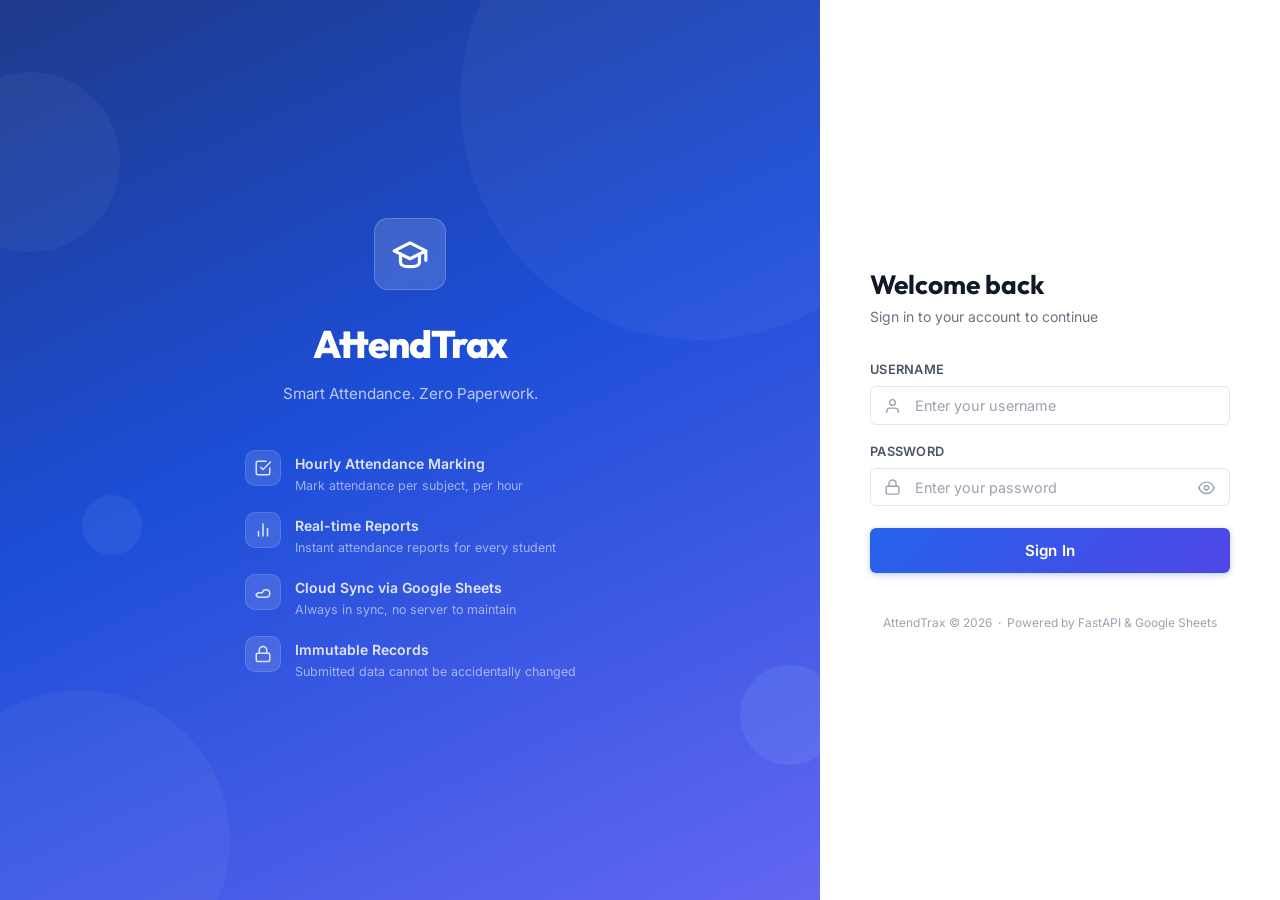
==== commit 2c8c2d62: "Add files via upload" ====
--- a/frontend/admin.html
+++ b/frontend/admin.html
@@ -4,56 +4,64 @@
   <meta charset="UTF-8" />
   <meta name="viewport" content="width=device-width, initial-scale=1.0" />
   <title>AttendTrax – Admin Dashboard</title>
-  <meta name="description" content="Admin dashboard for AttendTrax – manage classes, students, faculty, and attendance data." />
+  <meta name="description" content="Admin control panel for AttendTrax – manage classes, students, faculty, subjects, and attendance data." />
   <link rel="stylesheet" href="style.css" />
-  <link rel="icon" href="data:image/svg+xml,<svg xmlns='http://www.w3.org/2000/svg' viewBox='0 0 100 100'><text y='.9em' font-size='90'>⚙️</text></svg>" />
+  <link rel="preconnect" href="https://fonts.googleapis.com" />
+  <link rel="preconnect" href="https://fonts.gstatic.com" crossorigin />
+  <link rel="preload" as="style" href="https://fonts.googleapis.com/css2?family=Inter:wght@400;500;600;700&family=Outfit:wght@600;700;800&display=swap" onload="this.rel='stylesheet'" />
+  <noscript><link rel="stylesheet" href="https://fonts.googleapis.com/css2?family=Inter:wght@400;500;600;700&family=Outfit:wght@600;700;800&display=swap" /></noscript>
+  <link rel="icon" href="data:image/svg+xml,<svg xmlns='http://www.w3.org/2000/svg' viewBox='0 0 100 100'><rect width='100' height='100' rx='20' fill='%231e40af'/><text y='.9em' font-size='60' x='50%' text-anchor='middle' dy='.1em' fill='white' font-family='sans-serif' font-weight='bold'>A</text></svg>" />
   <style>
+    /* Admin-specific sidebar gradient */
     .sidebar { background: linear-gradient(180deg, #1e1b4b 0%, #312e81 50%, #4f46e5 100%); }
     .role-admin { background: #fef3c7; color: #92400e; }
 
-    /* Tab pills */
-    .tab-pills { display: flex; gap: 0.5rem; flex-wrap: wrap; margin-bottom: 1.5rem; }
-    .tab-pill {
-      padding: 0.45rem 1rem;
-      border-radius: 999px;
+    /* Refresh data btn */
+    .refresh-btn {
+      display: flex;
+      align-items: center;
+      gap: 0.5rem;
+      width: 100%;
+      padding: 0.5rem 0.75rem;
+      background: rgb(255 255 255 / 0.10);
+      border: 1px solid rgb(255 255 255 / 0.15);
+      border-radius: var(--radius-sm);
+      color: rgb(255 255 255 / 0.75);
       font-size: 0.82rem;
       font-weight: 600;
-      border: 1.5px solid var(--gray-200);
-      background: #fff;
-      color: var(--gray-500);
       cursor: pointer;
       transition: all var(--transition-fast);
+      margin-bottom: 0.75rem;
+      font-family: inherit;
     }
-    .tab-pill.active {
-      background: linear-gradient(135deg, var(--indigo-600), var(--brand-600));
-      color: #fff;
-      border-color: transparent;
-      box-shadow: 0 2px 8px rgb(79 70 229 / 0.3);
+    .refresh-btn:hover { background: rgb(255 255 255 / 0.16); color: #fff; }
+    .refresh-btn:disabled { opacity: 0.45; cursor: not-allowed; }
+
+    /* Filter row */
+    .filter-row {
+      display: flex;
+      align-items: flex-end;
+      gap: 0.875rem;
+      margin-bottom: 1rem;
+      flex-wrap: wrap;
     }
-
-    /* Action bar */
-    .action-bar { display: flex; justify-content: flex-end; margin-bottom: 1rem; }
-
-    /* Admin sub-tabs */
-    .admin-tab { display: none; }
-    .admin-tab.active { display: block; animation: fadeSection 0.2s ease; }
-
-    /* Import zone */
-    #drop-zone input[type=file] { display: none; }
+    .filter-row .form-group { flex: 1; min-width: 200px; }
   </style>
 </head>
 <body>
 <div id="toast-container"></div>
 <div id="page-loader" class="page-loader">
   <div class="loader-ring"></div>
-  <p class="text-muted">Loading…</p>
+  <p>Loading data&hellip;</p>
 </div>
 
 <!-- Confirm Modal -->
 <div id="confirm-modal" class="modal-overlay hidden">
   <div class="modal-box">
-    <h3 id="confirm-title" style="margin-bottom:0.75rem;">Confirm Action</h3>
-    <p id="confirm-msg" style="color:var(--gray-600);margin-bottom:1.5rem;"></p>
+    <div class="modal-header">
+      <span class="modal-title" id="confirm-title">Confirm Action</span>
+    </div>
+    <p id="confirm-msg" style="color:var(--gray-600);font-size:0.9rem;margin-bottom:1.5rem;line-height:1.6;"></p>
     <div class="flex gap-4 justify-between">
       <button class="btn btn-secondary" id="confirm-cancel">Cancel</button>
       <button class="btn btn-danger"    id="confirm-ok">Confirm</button>
@@ -64,48 +72,121 @@
 <!-- Generic Form Modal -->
 <div id="form-modal" class="modal-overlay hidden">
   <div class="modal-box">
-    <h3 id="modal-title" style="margin-bottom:1.25rem;"></h3>
+    <div class="modal-header">
+      <span class="modal-title" id="modal-title"></span>
+    </div>
     <div id="modal-body"></div>
     <div class="flex gap-4 justify-between" style="margin-top:1.5rem;">
       <button class="btn btn-secondary" id="modal-cancel">Cancel</button>
-      <button class="btn btn-primary"   id="modal-submit">Save</button>
+      <button class="btn btn-primary"   id="modal-submit">Save Changes</button>
     </div>
   </div>
 </div>
+
+<!-- Sidebar overlay for mobile -->
+<div class="sidebar-overlay" id="sidebar-overlay"></div>
 
 <div class="app-layout">
   <!-- ══════════════════ SIDEBAR ══════════════════ -->
   <aside class="sidebar" id="sidebar">
     <div class="sidebar-brand">
-      <div class="brand-name">🎓 AttendTrax</div>
+      <div class="brand-name">
+        <svg width="22" height="22" viewBox="0 0 24 24" fill="none" stroke="currentColor" stroke-width="2.2" stroke-linecap="round" stroke-linejoin="round">
+          <path d="M22 10v6M2 10l10-5 10 5-10 5z"/>
+          <path d="M6 12v5c0 2 2 3 6 3s6-1 6-3v-5"/>
+        </svg>
+        AttendTrax
+      </div>
       <div class="brand-sub">Admin Control Panel</div>
     </div>
+
     <div class="sidebar-user">
-      <div class="user-name" id="sidebar-name">—</div>
-      <span class="user-role role-admin">Admin</span>
+      <div class="user-avatar">
+        <svg width="16" height="16" viewBox="0 0 24 24" fill="none" stroke="currentColor" stroke-width="2" stroke-linecap="round" stroke-linejoin="round">
+          <path d="M20 21v-2a4 4 0 00-4-4H8a4 4 0 00-4 4v2"/><circle cx="12" cy="7" r="4"/>
+        </svg>
+      </div>
+      <div class="user-info">
+        <div class="user-name" id="sidebar-name">—</div>
+        <span class="user-role role-admin">Admin</span>
+      </div>
     </div>
+
     <nav class="sidebar-nav">
       <div class="nav-item active" data-section="classes">
-        <span class="nav-icon">🏫</span> Classes
+        <span class="nav-icon">
+          <svg viewBox="0 0 24 24" fill="none" stroke="currentColor" stroke-width="2" stroke-linecap="round" stroke-linejoin="round">
+            <path d="M3 9l9-7 9 7v11a2 2 0 01-2 2H5a2 2 0 01-2-2z"/><polyline points="9 22 9 12 15 12 15 22"/>
+          </svg>
+        </span>
+        Classes
       </div>
       <div class="nav-item" data-section="students">
-        <span class="nav-icon">🧑‍🎓</span> Students
+        <span class="nav-icon">
+          <svg viewBox="0 0 24 24" fill="none" stroke="currentColor" stroke-width="2" stroke-linecap="round" stroke-linejoin="round">
+            <path d="M17 21v-2a4 4 0 00-4-4H5a4 4 0 00-4 4v2"/><circle cx="9" cy="7" r="4"/>
+            <path d="M23 21v-2a4 4 0 00-3-3.87"/><path d="M16 3.13a4 4 0 010 7.75"/>
+          </svg>
+        </span>
+        Students
       </div>
       <div class="nav-item" data-section="faculty">
-        <span class="nav-icon">👨‍🏫</span> Faculty
+        <span class="nav-icon">
+          <svg viewBox="0 0 24 24" fill="none" stroke="currentColor" stroke-width="2" stroke-linecap="round" stroke-linejoin="round">
+            <path d="M20 21v-2a4 4 0 00-4-4H8a4 4 0 00-4 4v2"/><circle cx="12" cy="7" r="4"/>
+          </svg>
+        </span>
+        Faculty
       </div>
       <div class="nav-item" data-section="subjects">
-        <span class="nav-icon">📚</span> Subjects
+        <span class="nav-icon">
+          <svg viewBox="0 0 24 24" fill="none" stroke="currentColor" stroke-width="2" stroke-linecap="round" stroke-linejoin="round">
+            <path d="M2 3h6a4 4 0 014 4v14a3 3 0 00-3-3H2z"/><path d="M22 3h-6a4 4 0 00-4 4v14a3 3 0 013-3h7z"/>
+          </svg>
+        </span>
+        Subjects
       </div>
       <div class="nav-item" data-section="reports">
-        <span class="nav-icon">📊</span> Reports
+        <span class="nav-icon">
+          <svg viewBox="0 0 24 24" fill="none" stroke="currentColor" stroke-width="2" stroke-linecap="round" stroke-linejoin="round">
+            <path d="M18 20V10M12 20V4M6 20v-6"/>
+          </svg>
+        </span>
+        Reports
       </div>
       <div class="nav-item" data-section="import">
-        <span class="nav-icon">📥</span> Import Data
+        <span class="nav-icon">
+          <svg viewBox="0 0 24 24" fill="none" stroke="currentColor" stroke-width="2" stroke-linecap="round" stroke-linejoin="round">
+            <path d="M21 15v4a2 2 0 01-2 2H5a2 2 0 01-2-2v-4"/><polyline points="7 10 12 15 17 10"/><line x1="12" y1="15" x2="12" y2="3"/>
+          </svg>
+        </span>
+        Import Attendance
+      </div>
+      <div class="nav-item" data-section="bulk">
+        <span class="nav-icon">
+          <svg viewBox="0 0 24 24" fill="none" stroke="currentColor" stroke-width="2" stroke-linecap="round" stroke-linejoin="round">
+            <polyline points="16 16 12 12 8 16"/><line x1="12" y1="12" x2="12" y2="21"/>
+            <path d="M20.39 18.39A5 5 0 0018 9h-1.26A8 8 0 103 16.3"/>
+          </svg>
+        </span>
+        Bulk Setup
       </div>
     </nav>
+
     <div class="sidebar-footer">
-      <button class="logout-btn" id="logout-btn">🚪 Logout</button>
+      <button class="refresh-btn" id="refresh-cache-btn">
+        <svg width="14" height="14" viewBox="0 0 24 24" fill="none" stroke="currentColor" stroke-width="2.5" stroke-linecap="round" stroke-linejoin="round">
+          <polyline points="23 4 23 10 17 10"/><polyline points="1 20 1 14 7 14"/>
+          <path d="M3.51 9a9 9 0 0114.85-3.36L23 10M1 14l4.64 4.36A9 9 0 0020.49 15"/>
+        </svg>
+        Refresh Data
+      </button>
+      <button class="logout-btn" id="logout-btn">
+        <svg width="15" height="15" viewBox="0 0 24 24" fill="none" stroke="currentColor" stroke-width="2" stroke-linecap="round" stroke-linejoin="round">
+          <path d="M9 21H5a2 2 0 01-2-2V5a2 2 0 012-2h4"/><polyline points="16 17 21 12 16 7"/><line x1="21" y1="12" x2="9" y2="12"/>
+        </svg>
+        Sign Out
+      </button>
     </div>
   </aside>
 
@@ -113,7 +194,11 @@
   <div class="main-content">
     <header class="topbar">
       <div class="flex items-center gap-4">
-        <button class="menu-toggle" id="menu-toggle">☰</button>
+        <button class="menu-toggle" id="menu-toggle" aria-label="Toggle menu">
+          <svg width="18" height="18" viewBox="0 0 24 24" fill="none" stroke="currentColor" stroke-width="2.2" stroke-linecap="round">
+            <line x1="3" y1="6" x2="21" y2="6"/><line x1="3" y1="12" x2="21" y2="12"/><line x1="3" y1="18" x2="21" y2="18"/>
+          </svg>
+        </button>
         <span class="topbar-title" id="section-title">Classes</span>
       </div>
       <span class="topbar-date" id="topbar-date"></span>
@@ -124,17 +209,31 @@
       <!-- ═══════════ CLASSES ═══════════ -->
       <section class="section active" id="section-classes">
         <div class="action-bar">
-          <button class="btn btn-primary" id="add-class-btn">➕ Add Class</button>
+          <div><!-- spacer --></div>
+          <div class="action-bar-right">
+            <button class="btn btn-primary" id="add-class-btn">
+              <svg width="15" height="15" viewBox="0 0 24 24" fill="none" stroke="currentColor" stroke-width="2.5" stroke-linecap="round"><line x1="12" y1="5" x2="12" y2="19"/><line x1="5" y1="12" x2="19" y2="12"/></svg>
+              Add Class
+            </button>
+          </div>
         </div>
         <div class="card">
           <div class="card-body" style="padding:0;">
             <div class="table-wrapper">
               <table>
                 <thead>
-                  <tr><th>Class ID</th><th>Class Name</th><th>Year</th><th>Section</th><th>Semester</th><th>Status</th><th>Actions</th></tr>
+                  <tr>
+                    <th>Class ID</th>
+                    <th>Class Name</th>
+                    <th>Year</th>
+                    <th>Section</th>
+                    <th>Semester</th>
+                    <th>Status</th>
+                    <th>Actions</th>
+                  </tr>
                 </thead>
                 <tbody id="classes-tbody">
-                  <tr><td colspan="7" class="text-center text-muted" style="padding:2rem;">Loading…</td></tr>
+                  <tr><td colspan="7" class="empty-state">Loading&hellip;</td></tr>
                 </tbody>
               </table>
             </div>
@@ -144,16 +243,17 @@
 
       <!-- ═══════════ STUDENTS ═══════════ -->
       <section class="section" id="section-students">
-        <div class="flex items-center gap-4" style="margin-bottom:1rem;flex-wrap:wrap;">
-          <div class="form-group" style="flex:1;min-width:200px;">
+        <div class="filter-row">
+          <div class="form-group">
             <label class="form-label">Filter by Class</label>
             <select id="student-class-filter" class="form-control">
               <option value="">— All Classes —</option>
             </select>
           </div>
-          <div style="align-self:flex-end;">
-            <button class="btn btn-primary" id="add-student-btn">➕ Add Student</button>
-          </div>
+          <button class="btn btn-primary" id="add-student-btn">
+            <svg width="15" height="15" viewBox="0 0 24 24" fill="none" stroke="currentColor" stroke-width="2.5" stroke-linecap="round"><line x1="12" y1="5" x2="12" y2="19"/><line x1="5" y1="12" x2="19" y2="12"/></svg>
+            Add Student
+          </button>
         </div>
         <div class="card">
           <div class="card-body" style="padding:0;">
@@ -163,7 +263,7 @@
                   <tr><th>Reg No</th><th>Name</th><th>Class</th><th>Status</th><th>Actions</th></tr>
                 </thead>
                 <tbody id="students-tbody-admin">
-                  <tr><td colspan="5" class="text-center text-muted" style="padding:2rem;">Select a class to view students.</td></tr>
+                  <tr><td colspan="5" class="empty-state">Select a class to view students.</td></tr>
                 </tbody>
               </table>
             </div>
@@ -174,17 +274,23 @@
       <!-- ═══════════ FACULTY ═══════════ -->
       <section class="section" id="section-faculty">
         <div class="action-bar">
-          <button class="btn btn-primary" id="add-faculty-btn">➕ Add Faculty</button>
+          <div></div>
+          <div class="action-bar-right">
+            <button class="btn btn-primary" id="add-faculty-btn">
+              <svg width="15" height="15" viewBox="0 0 24 24" fill="none" stroke="currentColor" stroke-width="2.5" stroke-linecap="round"><line x1="12" y1="5" x2="12" y2="19"/><line x1="5" y1="12" x2="19" y2="12"/></svg>
+              Add Faculty
+            </button>
+          </div>
         </div>
         <div class="card">
           <div class="card-body" style="padding:0;">
             <div class="table-wrapper">
               <table>
                 <thead>
-                  <tr><th>User ID</th><th>Name</th><th>Username</th><th>Role</th><th>Actions</th></tr>
+                  <tr><th>Faculty ID</th><th>Name</th><th>Username</th><th>Role</th><th>Actions</th></tr>
                 </thead>
                 <tbody id="faculty-tbody">
-                  <tr><td colspan="5" class="text-center text-muted" style="padding:2rem;">Loading…</td></tr>
+                  <tr><td colspan="5" class="empty-state">Loading&hellip;</td></tr>
                 </tbody>
               </table>
             </div>
@@ -194,16 +300,17 @@
 
       <!-- ═══════════ SUBJECTS ═══════════ -->
       <section class="section" id="section-subjects">
-        <div class="flex items-center gap-4" style="margin-bottom:1rem;flex-wrap:wrap;">
-          <div class="form-group" style="flex:1;min-width:200px;">
+        <div class="filter-row">
+          <div class="form-group">
             <label class="form-label">Select Class</label>
             <select id="subject-class-filter" class="form-control">
               <option value="">— Select Class —</option>
             </select>
           </div>
-          <div style="align-self:flex-end;">
-            <button class="btn btn-primary" id="add-subject-btn">➕ Add Subject</button>
-          </div>
+          <button class="btn btn-primary" id="add-subject-btn">
+            <svg width="15" height="15" viewBox="0 0 24 24" fill="none" stroke="currentColor" stroke-width="2.5" stroke-linecap="round"><line x1="12" y1="5" x2="12" y2="19"/><line x1="5" y1="12" x2="19" y2="12"/></svg>
+            Add Subject
+          </button>
         </div>
         <div class="card">
           <div class="card-body" style="padding:0;">
@@ -213,7 +320,7 @@
                   <tr><th>Subject ID</th><th>Subject Name</th><th>Class</th><th>Faculty ID</th><th>Actions</th></tr>
                 </thead>
                 <tbody id="subjects-tbody">
-                  <tr><td colspan="5" class="text-center text-muted" style="padding:2rem;">Select a class to view subjects.</td></tr>
+                  <tr><td colspan="5" class="empty-state">Select a class to view subjects.</td></tr>
                 </tbody>
               </table>
             </div>
@@ -223,18 +330,19 @@
 
       <!-- ═══════════ REPORTS ═══════════ -->
       <section class="section" id="section-reports">
-        <div class="card" style="margin-bottom:1.5rem;">
+        <div class="card" style="margin-bottom:1.25rem;">
           <div class="card-body">
-            <div class="flex items-center gap-4" style="flex-wrap:wrap;">
-              <div class="form-group" style="flex:1;min-width:200px;">
-                <label class="form-label">Class</label>
+            <div class="filter-row" style="margin-bottom:0;">
+              <div class="form-group">
+                <label class="form-label">Select Class</label>
                 <select id="report-class-filter" class="form-control">
                   <option value="">— Select Class —</option>
                 </select>
               </div>
-              <div style="align-self:flex-end;">
-                <button class="btn btn-primary" id="load-report-btn">Generate Report</button>
-              </div>
+              <button class="btn btn-primary" id="load-report-btn">
+                <svg width="15" height="15" viewBox="0 0 24 24" fill="none" stroke="currentColor" stroke-width="2.5" stroke-linecap="round"><polyline points="22 12 18 12 15 21 9 3 6 12 2 12"/></svg>
+                Generate Report
+              </button>
             </div>
           </div>
         </div>
@@ -243,7 +351,10 @@
           <div class="card">
             <div class="card-header">
               <h3 id="report-title">Attendance Report</h3>
-              <button class="btn btn-secondary btn-sm" id="export-csv-btn">📤 Export CSV</button>
+              <button class="btn btn-secondary btn-sm" id="export-csv-btn">
+                <svg width="13" height="13" viewBox="0 0 24 24" fill="none" stroke="currentColor" stroke-width="2.2" stroke-linecap="round"><path d="M21 15v4a2 2 0 01-2 2H5a2 2 0 01-2-2v-4"/><polyline points="7 10 12 15 17 10"/><line x1="12" y1="15" x2="12" y2="3"/></svg>
+                Export CSV
+              </button>
             </div>
             <div class="card-body" style="padding:0;">
               <div class="table-wrapper">
@@ -262,46 +373,212 @@
       <!-- ═══════════ IMPORT ═══════════ -->
       <section class="section" id="section-import">
         <div class="card" style="max-width:600px;margin:0 auto;">
-          <div class="card-header"><h3>📥 Import Past Attendance</h3></div>
+          <div class="card-header">
+            <h3>Import Past Attendance</h3>
+          </div>
           <div class="card-body">
-            <p class="text-sm text-muted" style="margin-bottom:1.25rem;">
-              Upload an <strong>.xlsx</strong> file with columns:
+            <p class="text-sm text-muted" style="margin-bottom:0.75rem;">
+              Upload an <strong>.xlsx</strong> file with the following columns:
+            </p>
+            <div style="display:flex;flex-wrap:wrap;gap:0.4rem;margin-bottom:1rem;">
               <span class="tag">Date</span>
               <span class="tag">ClassID</span>
               <span class="tag">Hour</span>
               <span class="tag">SubjectID</span>
               <span class="tag">RegNo</span>
               <span class="tag">Status</span>
-              <span class="tag">FacultyID</span>
-              (optional)
+              <span class="tag" style="opacity:0.65;">FacultyID (optional)</span>
+            </div>
+            <p class="text-xs text-muted" style="margin-bottom:1.25rem;">
+              Date format: <code>DD-MM-YYYY</code> &nbsp;|&nbsp; Hour: <code>H1</code>&ndash;<code>H8</code> &nbsp;|&nbsp; Status: <code>P</code>, <code>A</code>, or <code>-</code>
             </p>
-            <p class="text-xs text-muted" style="margin-bottom:1rem;">
-              Date format: <code>DD-MM-YYYY</code> &nbsp;|&nbsp; Hour: <code>H1</code>–<code>H8</code> &nbsp;|&nbsp; Status: <code>P</code>, <code>A</code>, or <code>-</code>
-            </p>
 
             <div class="drop-zone" id="drop-zone">
-              <div class="drop-icon">📄</div>
-              <p class="font-semibold" style="margin-bottom:0.25rem;">Drop your .xlsx file here</p>
-              <p class="text-sm text-muted">or click to browse</p>
-              <input type="file" id="import-file" accept=".xlsx" />
+              <div class="drop-icon">
+                <svg viewBox="0 0 24 24" fill="none" stroke="currentColor" stroke-width="1.5" stroke-linecap="round" stroke-linejoin="round">
+                  <path d="M14 2H6a2 2 0 00-2 2v16a2 2 0 002 2h12a2 2 0 002-2V8z"/><polyline points="14 2 14 8 20 8"/><line x1="16" y1="13" x2="8" y2="13"/><line x1="16" y1="17" x2="8" y2="17"/><polyline points="10 9 9 9 8 9"/>
+                </svg>
+              </div>
+              <p class="font-semibold" style="margin-bottom:0.2rem;font-size:0.9rem;">Drop your .xlsx file here</p>
+              <p class="text-sm text-muted">or click to browse your files</p>
+              <input type="file" id="import-file" accept=".xlsx" style="display:none;" />
             </div>
 
-            <div id="file-chosen" class="hidden" style="margin-top:0.75rem;padding:0.75rem;background:var(--brand-50);border-radius:8px;display:flex;align-items:center;gap:0.5rem;">
-              <span>📄</span>
-              <span id="file-name" class="text-sm font-semibold"></span>
-              <button class="btn btn-sm btn-secondary" id="clear-file-btn" style="margin-left:auto;">✕ Clear</button>
+            <div id="file-chosen" class="file-chosen-strip hidden" style="margin-top:0.75rem;">
+              <svg width="15" height="15" viewBox="0 0 24 24" fill="none" stroke="var(--brand-600)" stroke-width="2" stroke-linecap="round"><path d="M14 2H6a2 2 0 00-2 2v16a2 2 0 002 2h12a2 2 0 002-2V8z"/><polyline points="14 2 14 8 20 8"/></svg>
+              <span id="file-name" class="file-name"></span>
+              <button class="btn btn-sm btn-ghost" id="clear-file-btn" style="padding:0.2rem 0.5rem;">
+                <svg width="13" height="13" viewBox="0 0 24 24" fill="none" stroke="currentColor" stroke-width="2.5" stroke-linecap="round"><line x1="18" y1="6" x2="6" y2="18"/><line x1="6" y1="6" x2="18" y2="18"/></svg>
+              </button>
             </div>
 
-            <div id="import-result" class="hidden" style="margin-top:1rem;padding:1rem;border-radius:8px;"></div>
+            <div id="import-result" class="hidden import-result"></div>
 
             <button class="btn btn-primary w-full" id="upload-btn" style="margin-top:1.25rem;" disabled>
-              <span id="upload-btn-text">📤 Upload & Import</span>
+              <svg width="15" height="15" viewBox="0 0 24 24" fill="none" stroke="currentColor" stroke-width="2.5" stroke-linecap="round"><polyline points="16 16 12 12 8 16"/><line x1="12" y1="12" x2="12" y2="21"/><path d="M20.39 18.39A5 5 0 0018 9h-1.26A8 8 0 103 16.3"/></svg>
+              <span id="upload-btn-text">Upload &amp; Import</span>
             </button>
 
-            <div style="margin-top:1.5rem;border-top:1px solid var(--gray-100);padding-top:1.25rem;">
-              <h4 style="margin-bottom:0.75rem;">📋 Download Template</h4>
-              <p class="text-sm text-muted" style="margin-bottom:0.75rem;">Download a sample Excel template to fill in your past attendance data.</p>
-              <button class="btn btn-secondary" id="download-template-btn">⬇️ Download Template (.xlsx)</button>
+            <hr class="divider" style="margin-top:1.5rem;" />
+            <h4 style="margin-bottom:0.5rem;">Download Template</h4>
+            <p class="text-sm text-muted" style="margin-bottom:0.75rem;">Download a sample Excel template with the correct column headers.</p>
+            <button class="btn btn-secondary" id="download-template-btn">
+              <svg width="14" height="14" viewBox="0 0 24 24" fill="none" stroke="currentColor" stroke-width="2" stroke-linecap="round"><path d="M21 15v4a2 2 0 01-2 2H5a2 2 0 01-2-2v-4"/><polyline points="7 10 12 15 17 10"/><line x1="12" y1="15" x2="12" y2="3"/></svg>
+              Download Template (.xlsx)
+            </button>
+          </div>
+        </div>
+      </section>
+
+      <!-- ═══════════ BULK SETUP ═══════════ -->
+      <section class="section" id="section-bulk">
+        <div class="tab-pills" id="bulk-tabs">
+          <button class="tab-pill active" data-bulk-tab="bulk-students">Import Students</button>
+          <button class="tab-pill" data-bulk-tab="bulk-faculty">Import Faculty</button>
+          <button class="tab-pill" data-bulk-tab="bulk-subjects">Import Subjects</button>
+        </div>
+
+        <!-- ── STUDENTS ── -->
+        <div class="admin-tab active" id="bulk-students">
+          <div class="card" style="max-width:640px;margin:0 auto;">
+            <div class="card-header"><h3>Bulk Import Students</h3></div>
+            <div class="card-body">
+              <p class="text-sm text-muted" style="margin-bottom:0.75rem;">
+                Upload an <strong>.xlsx</strong> file with two columns:
+                <span class="tag" style="margin-left:0.25rem;">register no</span>
+                <span class="tag" style="margin-left:0.25rem;">student name</span>
+              </p>
+              <p class="text-xs text-muted" style="margin-bottom:1rem;">Login username = student name &nbsp;|&nbsp; Password = register number &nbsp;|&nbsp; Duplicate Reg Nos are skipped.</p>
+
+              <div class="form-group" style="margin-bottom:1.1rem;">
+                <label class="form-label" for="bulk-students-class-sel">Select Class <span style="color:#e11d48;font-style:normal;">*</span></label>
+                <select id="bulk-students-class-sel" class="form-control">
+                  <option value="">— Select a class —</option>
+                </select>
+              </div>
+
+              <div class="drop-zone" id="drop-zone-students">
+                <div class="drop-icon">
+                  <svg viewBox="0 0 24 24" fill="none" stroke="currentColor" stroke-width="1.5" stroke-linecap="round" stroke-linejoin="round">
+                    <path d="M14 2H6a2 2 0 00-2 2v16a2 2 0 002 2h12a2 2 0 002-2V8z"/><polyline points="14 2 14 8 20 8"/><line x1="16" y1="13" x2="8" y2="13"/>
+                  </svg>
+                </div>
+                <p class="font-semibold" style="margin-bottom:0.2rem;font-size:0.9rem;">Drop your .xlsx here</p>
+                <p class="text-sm text-muted">or click to browse</p>
+                <input type="file" id="import-file-students" accept=".xlsx" style="display:none;" />
+              </div>
+
+              <div id="file-chosen-students" class="file-chosen-strip hidden" style="margin-top:0.75rem;">
+                <svg width="15" height="15" viewBox="0 0 24 24" fill="none" stroke="var(--brand-600)" stroke-width="2" stroke-linecap="round"><path d="M14 2H6a2 2 0 00-2 2v16a2 2 0 002 2h12a2 2 0 002-2V8z"/><polyline points="14 2 14 8 20 8"/></svg>
+                <span id="file-name-students" class="file-name"></span>
+                <button class="btn btn-sm btn-ghost" id="clear-file-students" style="padding:0.2rem 0.5rem;">
+                  <svg width="13" height="13" viewBox="0 0 24 24" fill="none" stroke="currentColor" stroke-width="2.5" stroke-linecap="round"><line x1="18" y1="6" x2="6" y2="18"/><line x1="6" y1="6" x2="18" y2="18"/></svg>
+                </button>
+              </div>
+              <div id="import-result-students" class="hidden import-result"></div>
+              <button class="btn btn-primary w-full" id="upload-btn-students" style="margin-top:1.25rem;" disabled>
+                <svg width="15" height="15" viewBox="0 0 24 24" fill="none" stroke="currentColor" stroke-width="2.5" stroke-linecap="round"><polyline points="16 16 12 12 8 16"/><line x1="12" y1="12" x2="12" y2="21"/><path d="M20.39 18.39A5 5 0 0018 9h-1.26A8 8 0 103 16.3"/></svg>
+                <span id="upload-btn-text-students">Upload &amp; Import Students</span>
+              </button>
+              <hr class="divider" />
+              <h4 style="margin-bottom:0.4rem;">Download Template</h4>
+              <p class="text-xs text-muted" style="margin-bottom:0.75rem;">Your Excel sheet should have exactly these two column headers in row 1.</p>
+              <button class="btn btn-secondary btn-sm" id="dl-template-students">
+                <svg width="13" height="13" viewBox="0 0 24 24" fill="none" stroke="currentColor" stroke-width="2" stroke-linecap="round"><path d="M21 15v4a2 2 0 01-2 2H5a2 2 0 01-2-2v-4"/><polyline points="7 10 12 15 17 10"/><line x1="12" y1="15" x2="12" y2="3"/></svg>
+                Students Template (.xlsx)
+              </button>
+            </div>
+          </div>
+        </div>
+
+        <!-- ── FACULTY ── -->
+        <div class="admin-tab" id="bulk-faculty">
+          <div class="card" style="max-width:640px;margin:0 auto;">
+            <div class="card-header"><h3>Bulk Import Faculty</h3></div>
+            <div class="card-body">
+              <p class="text-sm text-muted" style="margin-bottom:0.75rem;">
+                Upload an <strong>.xlsx</strong> file with columns:
+                <span class="tag" style="margin-left:0.25rem;">FacultyID</span>
+                <span class="tag" style="margin-left:0.25rem;">Name</span>
+                <span class="tag" style="margin-left:0.25rem;">Username</span>
+                <span class="tag" style="margin-left:0.25rem;">Password</span>
+              </p>
+              <p class="text-xs text-muted" style="margin-bottom:1rem;">Rows with an existing Username are skipped.</p>
+
+              <div class="drop-zone" id="drop-zone-faculty">
+                <div class="drop-icon">
+                  <svg viewBox="0 0 24 24" fill="none" stroke="currentColor" stroke-width="1.5" stroke-linecap="round" stroke-linejoin="round">
+                    <path d="M14 2H6a2 2 0 00-2 2v16a2 2 0 002 2h12a2 2 0 002-2V8z"/><polyline points="14 2 14 8 20 8"/><line x1="16" y1="13" x2="8" y2="13"/>
+                  </svg>
+                </div>
+                <p class="font-semibold" style="margin-bottom:0.2rem;font-size:0.9rem;">Drop your .xlsx here</p>
+                <p class="text-sm text-muted">or click to browse</p>
+                <input type="file" id="import-file-faculty" accept=".xlsx" style="display:none;" />
+              </div>
+              <div id="file-chosen-faculty" class="file-chosen-strip hidden" style="margin-top:0.75rem;">
+                <svg width="15" height="15" viewBox="0 0 24 24" fill="none" stroke="var(--brand-600)" stroke-width="2" stroke-linecap="round"><path d="M14 2H6a2 2 0 00-2 2v16a2 2 0 002 2h12a2 2 0 002-2V8z"/><polyline points="14 2 14 8 20 8"/></svg>
+                <span id="file-name-faculty" class="file-name"></span>
+                <button class="btn btn-sm btn-ghost" id="clear-file-faculty" style="padding:0.2rem 0.5rem;">
+                  <svg width="13" height="13" viewBox="0 0 24 24" fill="none" stroke="currentColor" stroke-width="2.5" stroke-linecap="round"><line x1="18" y1="6" x2="6" y2="18"/><line x1="6" y1="6" x2="18" y2="18"/></svg>
+                </button>
+              </div>
+              <div id="import-result-faculty" class="hidden import-result"></div>
+              <button class="btn btn-primary w-full" id="upload-btn-faculty" style="margin-top:1.25rem;" disabled>
+                <svg width="15" height="15" viewBox="0 0 24 24" fill="none" stroke="currentColor" stroke-width="2.5" stroke-linecap="round"><polyline points="16 16 12 12 8 16"/><line x1="12" y1="12" x2="12" y2="21"/><path d="M20.39 18.39A5 5 0 0018 9h-1.26A8 8 0 103 16.3"/></svg>
+                <span id="upload-btn-text-faculty">Upload &amp; Import Faculty</span>
+              </button>
+              <hr class="divider" />
+              <h4 style="margin-bottom:0.4rem;">Download Template</h4>
+              <button class="btn btn-secondary btn-sm" id="dl-template-faculty">
+                <svg width="13" height="13" viewBox="0 0 24 24" fill="none" stroke="currentColor" stroke-width="2" stroke-linecap="round"><path d="M21 15v4a2 2 0 01-2 2H5a2 2 0 01-2-2v-4"/><polyline points="7 10 12 15 17 10"/><line x1="12" y1="15" x2="12" y2="3"/></svg>
+                Faculty Template (.xlsx)
+              </button>
+            </div>
+          </div>
+        </div>
+
+        <!-- ── SUBJECTS ── -->
+        <div class="admin-tab" id="bulk-subjects">
+          <div class="card" style="max-width:640px;margin:0 auto;">
+            <div class="card-header"><h3>Bulk Import Subjects</h3></div>
+            <div class="card-body">
+              <p class="text-sm text-muted" style="margin-bottom:0.75rem;">
+                Upload an <strong>.xlsx</strong> file with columns:
+                <span class="tag" style="margin-left:0.25rem;">SubjectID</span>
+                <span class="tag" style="margin-left:0.25rem;">SubjectName</span>
+                <span class="tag" style="margin-left:0.25rem;">ClassID</span>
+                <span class="tag" style="margin-left:0.25rem;opacity:0.65;">FacultyID (opt)</span>
+              </p>
+              <p class="text-xs text-muted" style="margin-bottom:1rem;">ClassID must already exist in the system.</p>
+
+              <div class="drop-zone" id="drop-zone-subjects">
+                <div class="drop-icon">
+                  <svg viewBox="0 0 24 24" fill="none" stroke="currentColor" stroke-width="1.5" stroke-linecap="round" stroke-linejoin="round">
+                    <path d="M14 2H6a2 2 0 00-2 2v16a2 2 0 002 2h12a2 2 0 002-2V8z"/><polyline points="14 2 14 8 20 8"/><line x1="16" y1="13" x2="8" y2="13"/>
+                  </svg>
+                </div>
+                <p class="font-semibold" style="margin-bottom:0.2rem;font-size:0.9rem;">Drop your .xlsx here</p>
+                <p class="text-sm text-muted">or click to browse</p>
+                <input type="file" id="import-file-subjects" accept=".xlsx" style="display:none;" />
+              </div>
+              <div id="file-chosen-subjects" class="file-chosen-strip hidden" style="margin-top:0.75rem;">
+                <svg width="15" height="15" viewBox="0 0 24 24" fill="none" stroke="var(--brand-600)" stroke-width="2" stroke-linecap="round"><path d="M14 2H6a2 2 0 00-2 2v16a2 2 0 002 2h12a2 2 0 002-2V8z"/><polyline points="14 2 14 8 20 8"/></svg>
+                <span id="file-name-subjects" class="file-name"></span>
+                <button class="btn btn-sm btn-ghost" id="clear-file-subjects" style="padding:0.2rem 0.5rem;">
+                  <svg width="13" height="13" viewBox="0 0 24 24" fill="none" stroke="currentColor" stroke-width="2.5" stroke-linecap="round"><line x1="18" y1="6" x2="6" y2="18"/><line x1="6" y1="6" x2="18" y2="18"/></svg>
+                </button>
+              </div>
+              <div id="import-result-subjects" class="hidden import-result"></div>
+              <button class="btn btn-primary w-full" id="upload-btn-subjects" style="margin-top:1.25rem;" disabled>
+                <svg width="15" height="15" viewBox="0 0 24 24" fill="none" stroke="currentColor" stroke-width="2.5" stroke-linecap="round"><polyline points="16 16 12 12 8 16"/><line x1="12" y1="12" x2="12" y2="21"/><path d="M20.39 18.39A5 5 0 0018 9h-1.26A8 8 0 103 16.3"/></svg>
+                <span id="upload-btn-text-subjects">Upload &amp; Import Subjects</span>
+              </button>
+              <hr class="divider" />
+              <h4 style="margin-bottom:0.4rem;">Download Template</h4>
+              <button class="btn btn-secondary btn-sm" id="dl-template-subjects">
+                <svg width="13" height="13" viewBox="0 0 24 24" fill="none" stroke="currentColor" stroke-width="2" stroke-linecap="round"><path d="M21 15v4a2 2 0 01-2 2H5a2 2 0 01-2-2v-4"/><polyline points="7 10 12 15 17 10"/><line x1="12" y1="15" x2="12" y2="3"/></svg>
+                Subjects Template (.xlsx)
+              </button>
             </div>
           </div>
         </div>
@@ -326,8 +603,17 @@
   subjects: () => populateSubjectClassFilter(),
   reports:  () => populateReportClassFilter(),
   import:   () => {},
+  bulk:     () => populateBulkStudentsClassSel(),
 };
-const secTitles = { classes:'Classes', students:'Students', faculty:'Faculty', subjects:'Subjects', reports:'Reports', import:'Import Past Attendance' };
+const secTitles = {
+  classes: 'Classes',
+  students: 'Students',
+  faculty: 'Faculty',
+  subjects: 'Subjects',
+  reports: 'Reports',
+  import: 'Import Past Attendance',
+  bulk: 'Bulk Setup'
+};
 
 document.querySelectorAll('.nav-item').forEach(item => {
   item.addEventListener('click', () => {
@@ -337,16 +623,49 @@
     item.classList.add('active');
     document.getElementById(`section-${sec}`).classList.add('active');
     document.getElementById('section-title').textContent = secTitles[sec] || sec;
-    document.getElementById('sidebar').classList.remove('open');
+    closeSidebar();
     if (sectionLoaders[sec]) sectionLoaders[sec]();
   });
 });
 
+// Mobile menu
+const sidebarEl = document.getElementById('sidebar');
+const overlayEl = document.getElementById('sidebar-overlay');
+
+function closeSidebar() {
+  sidebarEl.classList.remove('open');
+}
 document.getElementById('menu-toggle').addEventListener('click', () => {
-  document.getElementById('sidebar').classList.toggle('open');
-});
+  sidebarEl.classList.toggle('open');
+});
+overlayEl.addEventListener('click', closeSidebar);
+
 document.getElementById('logout-btn').addEventListener('click', () => {
   clearAuth(); window.location.href = 'index.html';
+});
+
+// Refresh cache
+document.getElementById('refresh-cache-btn').addEventListener('click', async () => {
+  const btn = document.getElementById('refresh-cache-btn');
+  btn.disabled = true;
+  const origText = btn.innerHTML;
+  btn.innerHTML = '<span class="spinner"></span> Refreshing&hellip;';
+  try {
+    await api.post('/admin/cache/refresh', {});
+    showToast('Cache cleared. Reloading fresh data…', 'success');
+    allClasses = [];
+    loadClasses();
+    const activeNav = document.querySelector('.nav-item.active');
+    if (activeNav) {
+      const sec = activeNav.dataset.section;
+      if (sectionLoaders[sec] && sec !== 'classes') sectionLoaders[sec]();
+    }
+  } catch(e) {
+    showToast('Refresh failed: ' + e.message, 'error');
+  } finally {
+    btn.disabled = false;
+    btn.innerHTML = origText;
+  }
 });
 
 // ── Confirm modal ────────────────────────────────────────────────────────────
@@ -380,8 +699,8 @@
 });
 document.getElementById('modal-submit').addEventListener('click', () => {
   document.getElementById('form-modal').classList.add('hidden');
-  const inputs  = document.querySelectorAll('#modal-body [data-field]');
-  const result  = {};
+  const inputs = document.querySelectorAll('#modal-body [data-field]');
+  const result = {};
   inputs.forEach(el => { result[el.dataset.field] = el.value.trim(); });
   if (_formResolve) _formResolve(result);
 });
@@ -403,34 +722,37 @@
   const tbody = document.getElementById('classes-tbody');
   tbody.innerHTML = '';
   if (!classes.length) {
-    tbody.innerHTML = '<tr><td colspan="7" class="text-center text-muted" style="padding:2rem;">No classes found.</td></tr>';
+    tbody.innerHTML = '<tr><td colspan="7" class="empty-state">No classes found.</td></tr>';
     return;
   }
+  const rows = document.createDocumentFragment();
   classes.forEach(c => {
-    tbody.innerHTML += `
-      <tr>
-        <td><span class="tag">${c.ClassID}</span></td>
-        <td class="font-semibold">${c.ClassName}</td>
-        <td>${c.Year || '—'}</td>
-        <td>${c.Section || '—'}</td>
-        <td>${c.Semester || '—'}</td>
-        <td><span class="badge ${c.Status==='ACTIVE'?'badge-info':'badge-absent'}">${c.Status}</span></td>
-        <td>
-          <div class="flex gap-2">
-            <button class="btn btn-sm btn-secondary rename-class-btn" data-id="${c.ClassID}" data-name="${c.ClassName}">✏️ Rename</button>
-            <button class="btn btn-sm btn-danger deactivate-class-btn" data-id="${c.ClassID}">🗑️</button>
-          </div>
-        </td>
-      </tr>`;
+    const tr = document.createElement('tr');
+    tr.innerHTML = `
+      <td><span class="tag">${c.ClassID}</span></td>
+      <td class="font-semibold">${c.ClassName}</td>
+      <td>${c.Year || '—'}</td>
+      <td>${c.Section || '—'}</td>
+      <td>${c.Semester || '—'}</td>
+      <td><span class="badge ${c.Status==='ACTIVE'?'badge-info':'badge-absent'}">${c.Status}</span></td>
+      <td>
+        <div class="flex gap-2">
+          <button class="btn btn-sm btn-secondary rename-class-btn" data-id="${c.ClassID}" data-name="${c.ClassName}">Rename</button>
+          <button class="btn btn-sm btn-danger deactivate-class-btn" data-id="${c.ClassID}" title="Deactivate">
+            <svg width="13" height="13" viewBox="0 0 24 24" fill="none" stroke="currentColor" stroke-width="2.5" stroke-linecap="round"><polyline points="3 6 5 6 21 6"/><path d="M19 6l-1 14a2 2 0 01-2 2H8a2 2 0 01-2-2L5 6"/><path d="M10 11v6M14 11v6"/></svg>
+          </button>
+        </div>
+      </td>`;
+    rows.appendChild(tr);
   });
-  // Bind rename
+  tbody.appendChild(rows);
   document.querySelectorAll('.rename-class-btn').forEach(btn => btn.addEventListener('click', renameClass));
   document.querySelectorAll('.deactivate-class-btn').forEach(btn => btn.addEventListener('click', deactivateClass));
 }
 
 document.getElementById('add-class-btn').addEventListener('click', async () => {
-  const result = await openFormModal('➕ Add New Class', `
-    <div class="form-stack" style="gap:1rem;">
+  const result = await openFormModal('Add New Class', `
+    <div class="form-stack">
       <div class="form-group"><label class="form-label">Class ID</label><input data-field="class_id" class="form-control" placeholder="e.g. CSE3A" /></div>
       <div class="form-group"><label class="form-label">Class Name</label><input data-field="class_name" class="form-control" placeholder="e.g. CSE III Year A" /></div>
       <div class="form-group"><label class="form-label">Year</label><input data-field="year" class="form-control" placeholder="e.g. 3" /></div>
@@ -441,7 +763,7 @@
   showLoader(true);
   try {
     await api.post('/admin/classes', result);
-    showToast('Class added successfully!', 'success');
+    showToast('Class added successfully.', 'success');
     loadClasses();
   } catch(e) { showToast(e.message,'error'); }
   finally { showLoader(false); }
@@ -450,7 +772,7 @@
 async function renameClass(e) {
   const id   = e.currentTarget.dataset.id;
   const name = e.currentTarget.dataset.name;
-  const result = await openFormModal('✏️ Rename Class', `
+  const result = await openFormModal('Rename Class', `
     <div class="form-group">
       <label class="form-label">New Class Name</label>
       <input data-field="new_name" class="form-control" value="${name}" />
@@ -459,7 +781,7 @@
   showLoader(true);
   try {
     await api.patch(`/admin/classes/${id}/rename`, { new_name: result.new_name });
-    showToast('Class renamed.','success');
+    showToast('Class renamed successfully.','success');
     loadClasses();
   } catch(e) { showToast(e.message,'error'); }
   finally { showLoader(false); }
@@ -467,7 +789,7 @@
 
 async function deactivateClass(e) {
   const id = e.currentTarget.dataset.id;
-  const ok = await openConfirm('Deactivate Class', `Are you sure you want to deactivate class "${id}"? This will hide it from the system.`);
+  const ok = await openConfirm('Deactivate Class', `Are you sure you want to deactivate class "${id}"? It will be hidden from the system.`);
   if (!ok) return;
   showLoader(true);
   try {
@@ -495,23 +817,35 @@
 document.getElementById('student-class-filter').addEventListener('change', async function() {
   const classId = this.value;
   const tbody = document.getElementById('students-tbody-admin');
-  if (!classId) { tbody.innerHTML = '<tr><td colspan="5" class="text-center text-muted" style="padding:2rem;">Select a class.</td></tr>'; return; }
+  if (!classId) {
+    tbody.innerHTML = '<tr><td colspan="5" class="empty-state">Select a class to view students.</td></tr>';
+    return;
+  }
   showLoader(true);
   try {
     const students = await api.get(`/admin/classes/${classId}/students`);
     tbody.innerHTML = '';
+    if (!students.length) {
+      tbody.innerHTML = '<tr><td colspan="5" class="empty-state">No students found in this class.</td></tr>';
+      return;
+    }
+    const frag = document.createDocumentFragment();
     students.forEach(s => {
-      tbody.innerHTML += `
-        <tr>
-          <td><span class="tag">${s.RegNo}</span></td>
-          <td class="font-semibold">${s.Name}</td>
-          <td>${s.ClassName}</td>
-          <td><span class="badge ${s.Status==='ACTIVE'?'badge-info':'badge-absent'}">${s.Status}</span></td>
-          <td>
-            <button class="btn btn-sm btn-danger deactivate-student-btn" data-reg="${s.RegNo}" data-name="${s.Name}">🗑️ Remove</button>
-          </td>
-        </tr>`;
+      const tr = document.createElement('tr');
+      tr.innerHTML = `
+        <td><span class="tag">${s.RegNo}</span></td>
+        <td class="font-semibold">${s.Name}</td>
+        <td>${s.ClassName}</td>
+        <td><span class="badge ${s.Status==='ACTIVE'?'badge-info':'badge-absent'}">${s.Status}</span></td>
+        <td>
+          <button class="btn btn-sm btn-danger deactivate-student-btn" data-reg="${s.RegNo}" data-name="${s.Name}">
+            <svg width="13" height="13" viewBox="0 0 24 24" fill="none" stroke="currentColor" stroke-width="2.5" stroke-linecap="round"><polyline points="3 6 5 6 21 6"/><path d="M19 6l-1 14a2 2 0 01-2 2H8a2 2 0 01-2-2L5 6"/></svg>
+            Remove
+          </button>
+        </td>`;
+      frag.appendChild(tr);
     });
+    tbody.appendChild(frag);
     document.querySelectorAll('.deactivate-student-btn').forEach(btn => btn.addEventListener('click', deactivateStudent));
   } catch(e) { showToast(e.message,'error'); }
   finally { showLoader(false); }
@@ -521,19 +855,19 @@
   const classId = document.getElementById('student-class-filter').value;
   const classes = allClasses.length ? allClasses : await api.get('/admin/classes').catch(() => []);
   const opts = classes.map(c => `<option value="${c.ClassID}" ${c.ClassID===classId?'selected':''}>${c.ClassName}</option>`).join('');
-  const result = await openFormModal('➕ Add Student', `
-    <div class="form-stack" style="gap:1rem;">
-      <div class="form-group"><label class="form-label">Reg No</label><input data-field="reg_no" class="form-control" placeholder="e.g. 23CS001" /></div>
+  const result = await openFormModal('Add Student', `
+    <div class="form-stack">
+      <div class="form-group"><label class="form-label">Register No</label><input data-field="reg_no" class="form-control" placeholder="e.g. 23CS001" /></div>
       <div class="form-group"><label class="form-label">Full Name</label><input data-field="name" class="form-control" placeholder="Student full name" /></div>
       <div class="form-group"><label class="form-label">Class</label><select data-field="class_id" class="form-control"><option value="">— Select —</option>${opts}</select></div>
-      <div class="form-group"><label class="form-label">Login Username (optional, defaults to Reg No)</label><input data-field="username" class="form-control" placeholder="Leave blank to use Reg No" /></div>
-      <div class="form-group"><label class="form-label">Login Password (optional, defaults to Reg No)</label><input data-field="password" class="form-control" type="password" placeholder="Leave blank to use Reg No" /></div>
+      <div class="form-group"><label class="form-label">Login Username <span class="text-muted font-semibold" style="font-size:0.75rem;">(optional, defaults to Reg No)</span></label><input data-field="username" class="form-control" placeholder="Leave blank to use Reg No" /></div>
+      <div class="form-group"><label class="form-label">Login Password <span class="text-muted font-semibold" style="font-size:0.75rem;">(optional, defaults to Reg No)</span></label><input data-field="password" class="form-control" type="password" placeholder="Leave blank to use Reg No" /></div>
     </div>`);
   if (!result?.reg_no || !result?.name || !result?.class_id) return;
   showLoader(true);
   try {
     await api.post('/admin/students', result);
-    showToast(`Student '${result.name}' added!`,'success');
+    showToast(`Student '${result.name}' added.`,'success');
     document.getElementById('student-class-filter').dispatchEvent(new Event('change'));
   } catch(e) { showToast(e.message,'error'); }
   finally { showLoader(false); }
@@ -547,7 +881,7 @@
   showLoader(true);
   try {
     await api.delete(`/admin/students/${reg}`);
-    showToast('Student deactivated.','success');
+    showToast('Student removed.','success');
     document.getElementById('student-class-filter').dispatchEvent(new Event('change'));
   } catch(e) { showToast(e.message,'error'); }
   finally { showLoader(false); }
@@ -559,21 +893,51 @@
 async function loadFaculty() {
   showLoader(true);
   try {
-    // Reuse users from backend – we don't have a dedicated faculty list endpoint
-    // but we can get class report for all; for user management use admin/users concept
-    // For now: faculty/classes to confirm connection; then show hint
-    const classes = await api.get('/admin/classes');
-    document.getElementById('faculty-tbody').innerHTML = `
-      <tr><td colspan="5" class="text-center text-muted" style="padding:2rem;">
-        Faculty accounts are managed through the Users sheet in Google Sheets. Use the ➕ Add Faculty button to add new ones.
-      </td></tr>`;
+    const faculty = await api.get('/admin/faculty');
+    const tbody = document.getElementById('faculty-tbody');
+    tbody.innerHTML = '';
+    if (!faculty.length) {
+      tbody.innerHTML = '<tr><td colspan="5" class="empty-state">No faculty accounts found.</td></tr>';
+      return;
+    }
+    const frag = document.createDocumentFragment();
+    faculty.forEach(f => {
+      const tr = document.createElement('tr');
+      tr.innerHTML = `
+        <td><span class="tag">${f.FacultyID}</span></td>
+        <td class="font-semibold">${f.Name}</td>
+        <td>${f.Username}</td>
+        <td><span class="badge role-faculty">${f.Role}</span></td>
+        <td>
+          <button class="btn btn-sm btn-danger deactivate-faculty-btn" data-username="${f.Username}" data-name="${f.Name}">
+            <svg width="13" height="13" viewBox="0 0 24 24" fill="none" stroke="currentColor" stroke-width="2.5" stroke-linecap="round"><polyline points="3 6 5 6 21 6"/><path d="M19 6l-1 14a2 2 0 01-2 2H8a2 2 0 01-2-2L5 6"/></svg>
+            Remove
+          </button>
+        </td>`;
+      frag.appendChild(tr);
+    });
+    tbody.appendChild(frag);
+    document.querySelectorAll('.deactivate-faculty-btn').forEach(btn => btn.addEventListener('click', deactivateFaculty));
   } catch(e) { showToast(e.message,'error'); }
   finally { showLoader(false); }
 }
 
+async function deactivateFaculty(e) {
+  const username = e.currentTarget.dataset.username;
+  const name     = e.currentTarget.dataset.name;
+  const ok = await openConfirm('Remove Faculty', `Are you sure you want to remove faculty account "${name}" (${username})?`);
+  if (!ok) return;
+  showLoader(true);
+  try {
+    await api.delete(`/admin/users/${username}`);
+    showToast('Faculty removed successfully.','success');
+    loadFaculty();
+  } catch(e) { showToast(e.message,'error'); }
+  finally { showLoader(false); }
+}
 document.getElementById('add-faculty-btn').addEventListener('click', async () => {
-  const result = await openFormModal('➕ Add Faculty Account', `
-    <div class="form-stack" style="gap:1rem;">
+  const result = await openFormModal('Add Faculty Account', `
+    <div class="form-stack">
       <div class="form-group"><label class="form-label">Faculty ID</label><input data-field="faculty_id" class="form-control" placeholder="e.g. FAC001" /></div>
       <div class="form-group"><label class="form-label">Full Name</label><input data-field="name" class="form-control" placeholder="Faculty full name" /></div>
       <div class="form-group"><label class="form-label">Username</label><input data-field="username" class="form-control" placeholder="Login username" /></div>
@@ -585,7 +949,7 @@
   showLoader(true);
   try {
     await api.post('/admin/faculty', result);
-    showToast(`Faculty '${result.name}' added!`,'success');
+    showToast(`Faculty '${result.name}' added.`,'success');
   } catch(e) { showToast(e.message,'error'); }
   finally { showLoader(false); }
 });
@@ -607,24 +971,35 @@
 document.getElementById('subject-class-filter').addEventListener('change', async function() {
   const classId = this.value;
   const tbody = document.getElementById('subjects-tbody');
-  if (!classId) { tbody.innerHTML = '<tr><td colspan="5" class="text-center text-muted" style="padding:2rem;">Select a class.</td></tr>'; return; }
+  if (!classId) {
+    tbody.innerHTML = '<tr><td colspan="5" class="empty-state">Select a class to view subjects.</td></tr>';
+    return;
+  }
   showLoader(true);
   try {
     const subs = await api.get(`/admin/classes/${classId}/subjects`);
     tbody.innerHTML = '';
+    if (!subs.length) {
+      tbody.innerHTML = '<tr><td colspan="5" class="empty-state">No subjects found for this class.</td></tr>';
+      return;
+    }
+    const frag = document.createDocumentFragment();
     subs.forEach(s => {
-      tbody.innerHTML += `
-        <tr>
-          <td><span class="tag">${s.SubjectID}</span></td>
-          <td class="font-semibold">${s.SubjectName}</td>
-          <td>${s.ClassID}</td>
-          <td>${s.FacultyID || '—'}</td>
-          <td>
-            <button class="btn btn-sm btn-danger del-subject-btn" data-id="${s.SubjectID}" data-name="${s.SubjectName}">🗑️ Remove</button>
-          </td>
-        </tr>`;
+      const tr = document.createElement('tr');
+      tr.innerHTML = `
+        <td><span class="tag">${s.SubjectID}</span></td>
+        <td class="font-semibold">${s.SubjectName}</td>
+        <td>${s.ClassID}</td>
+        <td>${s.FacultyID || '—'}</td>
+        <td>
+          <button class="btn btn-sm btn-danger del-subject-btn" data-id="${s.SubjectID}" data-name="${s.SubjectName}">
+            <svg width="13" height="13" viewBox="0 0 24 24" fill="none" stroke="currentColor" stroke-width="2.5" stroke-linecap="round"><polyline points="3 6 5 6 21 6"/><path d="M19 6l-1 14a2 2 0 01-2 2H8a2 2 0 01-2-2L5 6"/></svg>
+            Remove
+          </button>
+        </td>`;
+      frag.appendChild(tr);
     });
-    if (!subs.length) tbody.innerHTML = '<tr><td colspan="5" class="text-center text-muted" style="padding:2rem;">No subjects yet.</td></tr>';
+    tbody.appendChild(frag);
     document.querySelectorAll('.del-subject-btn').forEach(btn => btn.addEventListener('click', deleteSubject));
   } catch(e) { showToast(e.message,'error'); }
   finally { showLoader(false); }
@@ -633,18 +1008,18 @@
 document.getElementById('add-subject-btn').addEventListener('click', async () => {
   const classId = document.getElementById('subject-class-filter').value;
   if (!classId) { showToast('Select a class first.','warning'); return; }
-  const result = await openFormModal('➕ Add Subject', `
-    <div class="form-stack" style="gap:1rem;">
+  const result = await openFormModal('Add Subject', `
+    <div class="form-stack">
       <div class="form-group"><label class="form-label">Subject ID</label><input data-field="subject_id" class="form-control" placeholder="e.g. CS301" /></div>
       <div class="form-group"><label class="form-label">Subject Name</label><input data-field="subject_name" class="form-control" placeholder="e.g. Data Structures" /></div>
-      <div class="form-group"><label class="form-label">Faculty ID (optional)</label><input data-field="faculty_id" class="form-control" placeholder="e.g. FAC001" /></div>
+      <div class="form-group"><label class="form-label">Faculty ID <span class="text-muted font-semibold" style="font-size:0.75rem;">(optional)</span></label><input data-field="faculty_id" class="form-control" placeholder="e.g. FAC001" /></div>
     </div>`);
   if (!result?.subject_id || !result?.subject_name) return;
   result.class_id = classId;
   showLoader(true);
   try {
     await api.post('/admin/subjects', result);
-    showToast('Subject added!','success');
+    showToast('Subject added.','success');
     document.getElementById('subject-class-filter').dispatchEvent(new Event('change'));
   } catch(e) { showToast(e.message,'error'); }
   finally { showLoader(false); }
@@ -681,12 +1056,12 @@
 
 document.getElementById('load-report-btn').addEventListener('click', async () => {
   const classId = document.getElementById('report-class-filter').value;
-  if (!classId) { showToast('Select a class.','warning'); return; }
+  if (!classId) { showToast('Select a class first.','warning'); return; }
   showLoader(true);
   try {
     reportData = await api.get(`/admin/reports/class/${classId}`);
     const cls  = allClasses.find(c => c.ClassID === classId);
-    document.getElementById('report-title').textContent = `Attendance – ${cls?.ClassName || classId}`;
+    document.getElementById('report-title').textContent = `Attendance — ${cls?.ClassName || classId}`;
     renderReport(reportData);
     document.getElementById('report-result').classList.remove('hidden');
   } catch(e) { showToast(e.message,'error'); }
@@ -696,28 +1071,33 @@
 function renderReport(data) {
   const tbody = document.getElementById('report-tbody');
   tbody.innerHTML = '';
+  if (!data.length) {
+    tbody.innerHTML = '<tr><td colspan="6" class="empty-state">No attendance data found.</td></tr>';
+    return;
+  }
+  const frag = document.createDocumentFragment();
   data.forEach(r => {
     const pct = r.percentage;
-    const barCls  = pct>=75?'progress-good':pct>=60?'progress-warn':'progress-danger';
-    const badgeCls= pct>=75?'badge-info':pct>=60?'badge-warning':'badge-absent';
-    tbody.innerHTML += `
-      <tr>
-        <td>${r.reg_no}</td>
-        <td class="font-semibold">${r.name}</td>
-        <td>${r.total}</td>
-        <td>${r.attended}</td>
-        <td>${r.total - r.attended}</td>
-        <td>
-          <div style="display:flex;align-items:center;gap:0.5rem;">
-            <div class="progress-bar-wrap" style="width:80px;"><div class="progress-bar ${barCls}" style="width:${pct}%"></div></div>
-            <span class="badge ${badgeCls}">${pct}%</span>
-          </div>
-        </td>
-      </tr>`;
+    const barCls   = pct>=75?'progress-good':pct>=60?'progress-warn':'progress-danger';
+    const badgeCls = pct>=75?'badge-info':pct>=60?'badge-warning':'badge-absent';
+    const tr = document.createElement('tr');
+    tr.innerHTML = `
+      <td>${r.reg_no}</td>
+      <td class="font-semibold">${r.name}</td>
+      <td>${r.total}</td>
+      <td>${r.attended}</td>
+      <td>${r.total - r.attended}</td>
+      <td>
+        <div style="display:flex;align-items:center;gap:0.6rem;">
+          <div class="progress-bar-wrap" style="width:72px;"><div class="progress-bar ${barCls}" style="width:${pct}%"></div></div>
+          <span class="badge ${badgeCls}">${pct}%</span>
+        </div>
+      </td>`;
+    frag.appendChild(tr);
   });
-}
-
-// CSV export
+  tbody.appendChild(frag);
+}
+
 document.getElementById('export-csv-btn').addEventListener('click', () => {
   if (!reportData.length) { showToast('No data to export.','warning'); return; }
   const header = 'Reg No,Name,Total Hours,Attended,Absent,Percentage\n';
@@ -742,7 +1122,7 @@
 dropZone.addEventListener('drop', e => {
   e.preventDefault(); dropZone.classList.remove('dragging');
   const f = e.dataTransfer.files[0];
-  if (f?.name.endsWith('.xlsx')) setImportFile(f);
+  if (f?.name.toLowerCase().endsWith('.xlsx')) setImportFile(f);
   else showToast('Please drop a .xlsx file.','warning');
 });
 fileInput.addEventListener('change', e => { if (e.target.files[0]) setImportFile(e.target.files[0]); });
@@ -768,35 +1148,32 @@
   const btn     = document.getElementById('upload-btn');
   const btnText = document.getElementById('upload-btn-text');
   btn.disabled  = true;
-  btnText.innerHTML = '<span class="spinner"></span> Importing…';
+  btnText.innerHTML = '<span class="spinner"></span>&nbsp;Importing&hellip;';
   const resultEl = document.getElementById('import-result');
-
   const formData = new FormData();
   formData.append('file', importFile);
-
   try {
     const res = await api.upload('/admin/import/attendance', formData);
-    resultEl.style.background = '#d1fae5';
+    resultEl.className = 'import-result success';
     resultEl.innerHTML = `
-      <p style="color:#065f46;font-weight:700;margin-bottom:0.5rem;">✅ Import Successful!</p>
-      <p class="text-sm">${res.message}</p>
-      <div class="flex gap-4" style="margin-top:0.5rem;">
+      <div class="result-title">Import Successful</div>
+      <p class="text-sm" style="margin-bottom:0.5rem;">${res.message}</p>
+      <div class="flex gap-4" style="flex-wrap:wrap;">
         <span class="badge badge-info">Total rows: ${res.total_rows}</span>
         <span class="badge badge-info">Inserted: ${res.inserted}</span>
         <span class="badge badge-warning">Skipped: ${res.skipped}</span>
       </div>`;
     resultEl.classList.remove('hidden');
   } catch(e) {
-    resultEl.style.background = '#fee2e2';
-    resultEl.innerHTML = `<p style="color:#991b1b;font-weight:700;">❌ Import Failed</p><p class="text-sm">${e.message}</p>`;
+    resultEl.className = 'import-result error';
+    resultEl.innerHTML = `<div class="result-title">Import Failed</div><p class="text-sm">${e.message}</p>`;
     resultEl.classList.remove('hidden');
   } finally {
-    btn.disabled  = false;
-    btnText.textContent = '📤 Upload & Import';
+    btn.disabled = false;
+    btnText.innerHTML = 'Upload &amp; Import';
   }
 });
 
-// Template download (simple CSV instructions)
 document.getElementById('download-template-btn').addEventListener('click', () => {
   const header = 'Date,ClassID,Hour,SubjectID,RegNo,Status,FacultyID\n';
   const sample = '29-09-2026,CSE3A,H1,CS301,23CS001,P,FAC001\n29-09-2026,CSE3A,H1,CS301,23CS002,A,FAC001\n';
@@ -805,8 +1182,217 @@
   const a      = document.createElement('a');
   a.href = url; a.download = 'attendance_import_template.csv'; a.click();
   URL.revokeObjectURL(url);
-  showToast('Template downloaded! Open it in Excel and save as .xlsx before uploading.','info', 5000);
-});
+  showToast('Template downloaded. Open in Excel and save as .xlsx before uploading.','info', 5000);
+});
+
+// ════════════════════════════════════════════════════════════════
+//  BULK SETUP
+// ════════════════════════════════════════════════════════════════
+document.querySelectorAll('[data-bulk-tab]').forEach(pill => {
+  pill.addEventListener('click', () => {
+    document.querySelectorAll('[data-bulk-tab]').forEach(p => p.classList.remove('active'));
+    document.querySelectorAll('.admin-tab').forEach(t => t.classList.remove('active'));
+    pill.classList.add('active');
+    document.getElementById(pill.dataset.bulkTab).classList.add('active');
+  });
+});
+
+// Generic bulk upload wiring
+function wireBulkUpload({ dropId, inputId, fileChosenId, fileNameId, clearBtnId,
+                          resultId, uploadBtnId, uploadBtnTextId, endpoint, templateFn }) {
+  const dz  = document.getElementById(dropId);
+  const fi  = document.getElementById(inputId);
+  let file  = null;
+
+  dz.addEventListener('click', () => fi.click());
+  dz.addEventListener('dragover', e => { e.preventDefault(); dz.classList.add('dragging'); });
+  dz.addEventListener('dragleave', () => dz.classList.remove('dragging'));
+  dz.addEventListener('drop', e => {
+    e.preventDefault(); dz.classList.remove('dragging');
+    const f = e.dataTransfer.files[0];
+    if (f?.name.toLowerCase().endsWith('.xlsx')) setFile(f);
+    else showToast('Please drop a .xlsx file.', 'warning');
+  });
+  fi.addEventListener('change', e => { if (e.target.files[0]) setFile(e.target.files[0]); });
+
+  function setFile(f) {
+    file = f;
+    document.getElementById(fileNameId).textContent = f.name;
+    document.getElementById(fileChosenId).classList.remove('hidden');
+    document.getElementById(uploadBtnId).disabled = false;
+    document.getElementById(resultId).classList.add('hidden');
+  }
+
+  document.getElementById(clearBtnId).addEventListener('click', () => {
+    file = null; fi.value = '';
+    document.getElementById(fileChosenId).classList.add('hidden');
+    document.getElementById(uploadBtnId).disabled = true;
+    document.getElementById(resultId).classList.add('hidden');
+  });
+
+  document.getElementById(uploadBtnId).addEventListener('click', async () => {
+    if (!file) return;
+    const btn     = document.getElementById(uploadBtnId);
+    const btnText = document.getElementById(uploadBtnTextId);
+    btn.disabled  = true;
+    btnText.innerHTML = '<span class="spinner"></span>&nbsp;Importing&hellip;';
+    const resultEl = document.getElementById(resultId);
+    const formData = new FormData();
+    formData.append('file', file);
+    try {
+      const res = await api.upload(endpoint, formData);
+      resultEl.className = 'import-result success';
+      resultEl.innerHTML = `
+        <div class="result-title">Import Successful</div>
+        <p class="text-sm" style="margin-bottom:0.5rem;">${res.message}</p>
+        <div class="flex gap-4" style="flex-wrap:wrap;">
+          <span class="badge badge-info">Inserted: ${res.inserted}</span>
+          <span class="badge badge-warning">Skipped: ${res.skipped ?? 0}</span>
+        </div>`;
+      resultEl.classList.remove('hidden');
+      showToast(res.message, 'success');
+    } catch(e) {
+      resultEl.className = 'import-result error';
+      resultEl.innerHTML = `<div class="result-title">Import Failed</div><p class="text-sm">${e.message}</p>`;
+      resultEl.classList.remove('hidden');
+      showToast('Import failed. Check the error details.', 'error');
+    } finally {
+      btn.disabled  = false;
+      const cleanName = endpoint.split('/').pop();
+      btnText.innerHTML = `Upload &amp; Import ${cleanName.charAt(0).toUpperCase() + cleanName.slice(1)}`;
+    }
+  });
+
+  const dlBtn = document.getElementById('dl-template-' + endpoint.split('/').pop());
+  if (dlBtn) dlBtn.addEventListener('click', templateFn);
+}
+
+// Populate class dropdown for bulk students
+async function populateBulkStudentsClassSel() {
+  const sel = document.getElementById('bulk-students-class-sel');
+  if (sel.options.length > 1) return;
+  const classes = allClasses.length ? allClasses : await api.get('/admin/classes').catch(() => []);
+  classes.filter(c => c.Status === 'ACTIVE').forEach(c => {
+    const o = document.createElement('option');
+    o.value = c.ClassID; o.textContent = c.ClassName;
+    sel.appendChild(o);
+  });
+}
+
+// Students bulk upload (custom – needs class_id)
+(function wireStudentsBulkUpload() {
+  const dz = document.getElementById('drop-zone-students');
+  const fi = document.getElementById('import-file-students');
+  let file = null;
+
+  dz.addEventListener('click', () => fi.click());
+  dz.addEventListener('dragover', e => { e.preventDefault(); dz.classList.add('dragging'); });
+  dz.addEventListener('dragleave', () => dz.classList.remove('dragging'));
+  dz.addEventListener('drop', e => {
+    e.preventDefault(); dz.classList.remove('dragging');
+    const f = e.dataTransfer.files[0];
+    if (f?.name.toLowerCase().endsWith('.xlsx')) setStudentFile(f);
+    else showToast('Please drop a .xlsx file.', 'warning');
+  });
+  fi.addEventListener('change', e => { if (e.target.files[0]) setStudentFile(e.target.files[0]); });
+
+  function setStudentFile(f) {
+    file = f;
+    document.getElementById('file-name-students').textContent = f.name;
+    document.getElementById('file-chosen-students').classList.remove('hidden');
+    document.getElementById('upload-btn-students').disabled = false;
+    document.getElementById('import-result-students').classList.add('hidden');
+  }
+
+  document.getElementById('clear-file-students').addEventListener('click', () => {
+    file = null; fi.value = '';
+    document.getElementById('file-chosen-students').classList.add('hidden');
+    document.getElementById('upload-btn-students').disabled = true;
+    document.getElementById('import-result-students').classList.add('hidden');
+  });
+
+  document.getElementById('upload-btn-students').addEventListener('click', async () => {
+    if (!file) return;
+    const classId = document.getElementById('bulk-students-class-sel').value;
+    if (!classId) { showToast('Please select a class before uploading.', 'warning'); return; }
+
+    const btn     = document.getElementById('upload-btn-students');
+    const btnText = document.getElementById('upload-btn-text-students');
+    btn.disabled  = true;
+    btnText.innerHTML = '<span class="spinner"></span>&nbsp;Importing&hellip;';
+    const resultEl = document.getElementById('import-result-students');
+
+    const formData = new FormData();
+    formData.append('file', file);
+    formData.append('class_id', classId);
+
+    try {
+      const res = await api.upload('/admin/import/students', formData);
+      resultEl.className = 'import-result success';
+      resultEl.innerHTML = `
+        <div class="result-title">Import Successful</div>
+        <p class="text-sm" style="margin-bottom:0.5rem;">${res.message}</p>
+        <div class="flex gap-4" style="flex-wrap:wrap;">
+          <span class="badge badge-info">Inserted: ${res.inserted}</span>
+          <span class="badge badge-warning">Skipped: ${res.skipped ?? 0}</span>
+          <span class="badge badge-info">Class: ${res.class}</span>
+        </div>`;
+      resultEl.classList.remove('hidden');
+      showToast(res.message, 'success');
+    } catch(e) {
+      resultEl.className = 'import-result error';
+      resultEl.innerHTML = `<div class="result-title">Import Failed</div><p class="text-sm">${e.message}</p>`;
+      resultEl.classList.remove('hidden');
+      showToast('Import failed. Check error details.', 'error');
+    } finally {
+      btn.disabled = false;
+      btnText.innerHTML = 'Upload &amp; Import Students';
+    }
+  });
+
+  document.getElementById('dl-template-students').addEventListener('click', () => {
+    downloadCsvTemplate(
+      'students_import_template.csv',
+      'register no,student name\n23CS001,Arjun Kumar\n23CS002,Priya Sharma\n23CS003,Karthik Rajan\n',
+      'Open in Excel, fill your data, then Save As → Excel Workbook (.xlsx) before uploading.'
+    );
+  });
+})();
+
+wireBulkUpload({
+  dropId: 'drop-zone-faculty', inputId: 'import-file-faculty',
+  fileChosenId: 'file-chosen-faculty', fileNameId: 'file-name-faculty',
+  clearBtnId: 'clear-file-faculty', resultId: 'import-result-faculty',
+  uploadBtnId: 'upload-btn-faculty', uploadBtnTextId: 'upload-btn-text-faculty',
+  endpoint: '/admin/import/faculty',
+  templateFn: () => downloadCsvTemplate(
+    'faculty_import_template.csv',
+    'FacultyID,Name,Username,Password\nFAC001,Dr. Ramesh Babu,ramesh.babu,Pass@123\nFAC002,Prof. Kavitha,kavitha.r,Pass@456\n',
+    'Fill in your faculty details and save as .xlsx.'
+  ),
+});
+
+wireBulkUpload({
+  dropId: 'drop-zone-subjects', inputId: 'import-file-subjects',
+  fileChosenId: 'file-chosen-subjects', fileNameId: 'file-name-subjects',
+  clearBtnId: 'clear-file-subjects', resultId: 'import-result-subjects',
+  uploadBtnId: 'upload-btn-subjects', uploadBtnTextId: 'upload-btn-text-subjects',
+  endpoint: '/admin/import/subjects',
+  templateFn: () => downloadCsvTemplate(
+    'subjects_import_template.csv',
+    'SubjectID,SubjectName,ClassID,FacultyID\nCS301,Data Structures,CSE3A,FAC001\nCS302,Computer Networks,CSE3A,FAC002\n',
+    'ClassID must match an existing class. FacultyID is optional.'
+  ),
+});
+
+function downloadCsvTemplate(filename, csvContent, toastMsg) {
+  const blob = new Blob([csvContent], { type: 'text/csv' });
+  const url  = URL.createObjectURL(blob);
+  const a    = document.createElement('a');
+  a.href = url; a.download = filename; a.click();
+  URL.revokeObjectURL(url);
+  showToast(toastMsg, 'info', 6000);
+}
 
 // Initial load
 loadClasses();
--- a/frontend/style.css
+++ b/frontend/style.css
@@ -1,12 +1,13 @@
 /* =============================================================================
-   AttendTrax – Design System & Global Styles
-   Light mode with vibrant blue-indigo accents
+   AttendTrax – Design System & Global Styles  v2.0
+   Clean, humanized, MNC-grade UI — no emojis, optimized for performance
    ============================================================================= */
-@import url('https://fonts.googleapis.com/css2?family=Inter:wght@300;400;500;600;700;800&family=Outfit:wght@400;600;700&display=swap');
+
+/* Font is loaded async via JS in each page for faster first paint */
 
 /* ── CSS Custom Properties ──────────────────────────────────────────────────── */
 :root {
-  /* Brand */
+  /* Brand – blue-indigo palette (unchanged) */
   --brand-50:  #eff6ff;
   --brand-100: #dbeafe;
   --brand-200: #bfdbfe;
@@ -40,23 +41,24 @@
   --gray-900:  #111827;
 
   /* Layout */
-  --sidebar-width: 260px;
-  --topbar-height: 64px;
-  --radius-sm: 8px;
-  --radius-md: 12px;
-  --radius-lg: 16px;
-  --radius-xl: 24px;
+  --sidebar-width: 256px;
+  --topbar-height: 60px;
+  --radius-sm: 6px;
+  --radius-md: 10px;
+  --radius-lg: 14px;
+  --radius-xl: 20px;
 
   /* Shadows */
-  --shadow-sm:  0 1px 2px 0 rgb(0 0 0 / 0.05);
-  --shadow-md:  0 4px 6px -1px rgb(0 0 0 / 0.07), 0 2px 4px -2px rgb(0 0 0 / 0.07);
-  --shadow-lg:  0 10px 15px -3px rgb(0 0 0 / 0.08), 0 4px 6px -4px rgb(0 0 0 / 0.05);
-  --shadow-xl:  0 20px 25px -5px rgb(0 0 0 / 0.10), 0 8px 10px -6px rgb(0 0 0 / 0.05);
+  --shadow-xs:  0 1px 2px 0 rgb(0 0 0 / 0.04);
+  --shadow-sm:  0 1px 3px 0 rgb(0 0 0 / 0.06), 0 1px 2px -1px rgb(0 0 0 / 0.04);
+  --shadow-md:  0 4px 6px -1px rgb(0 0 0 / 0.07), 0 2px 4px -2px rgb(0 0 0 / 0.05);
+  --shadow-lg:  0 10px 15px -3px rgb(0 0 0 / 0.08), 0 4px 6px -4px rgb(0 0 0 / 0.04);
+  --shadow-xl:  0 20px 25px -5px rgb(0 0 0 / 0.10), 0 8px 10px -6px rgb(0 0 0 / 0.04);
 
   /* Transitions */
-  --transition-fast: 150ms ease;
-  --transition-base: 250ms ease;
-  --transition-slow: 350ms ease;
+  --transition-fast: 140ms ease;
+  --transition-base: 220ms ease;
+  --transition-slow: 340ms ease;
 }
 
 /* ── Reset ──────────────────────────────────────────────────────────────────── */
@@ -65,11 +67,12 @@
 html { font-size: 16px; scroll-behavior: smooth; }
 
 body {
-  font-family: 'Inter', system-ui, sans-serif;
+  font-family: 'Inter', system-ui, -apple-system, sans-serif;
   background: var(--gray-50);
   color: var(--gray-800);
   line-height: 1.6;
   -webkit-font-smoothing: antialiased;
+  -moz-osx-font-smoothing: grayscale;
 }
 
 a { color: inherit; text-decoration: none; }
@@ -78,91 +81,111 @@
 input, select, textarea { font-family: inherit; }
 
 /* ── Typography ─────────────────────────────────────────────────────────────── */
-h1, h2, h3, h4, h5 { font-family: 'Outfit', sans-serif; font-weight: 700; line-height: 1.25; }
-h1 { font-size: clamp(1.75rem, 4vw, 2.5rem); }
-h2 { font-size: clamp(1.35rem, 3vw, 1.875rem); }
-h3 { font-size: 1.25rem; }
-h4 { font-size: 1.05rem; }
+h1, h2, h3, h4, h5 { font-family: 'Outfit', 'Inter', sans-serif; font-weight: 700; line-height: 1.25; }
+h1 { font-size: clamp(1.6rem, 3.5vw, 2.25rem); }
+h2 { font-size: clamp(1.2rem, 2.5vw, 1.6rem); }
+h3 { font-size: 1.1rem; font-weight: 600; }
+h4 { font-size: 0.95rem; font-weight: 600; }
 
 /* ── Utility Classes ─────────────────────────────────────────────────────────── */
-.hidden    { display: none !important; }
-.sr-only   { position: absolute; width: 1px; height: 1px; overflow: hidden; clip: rect(0,0,0,0); }
-.flex      { display: flex; }
-.flex-col  { flex-direction: column; }
-.items-center { align-items: center; }
+.hidden        { display: none !important; }
+.sr-only       { position: absolute; width: 1px; height: 1px; overflow: hidden; clip: rect(0,0,0,0); }
+.flex          { display: flex; }
+.flex-col      { flex-direction: column; }
+.items-center  { align-items: center; }
 .justify-between { justify-content: space-between; }
-.gap-2  { gap: 0.5rem; }
-.gap-4  { gap: 1rem; }
-.gap-6  { gap: 1.5rem; }
-.w-full { width: 100%; }
-.text-sm { font-size: 0.875rem; }
-.text-xs { font-size: 0.75rem; }
+.gap-2         { gap: 0.5rem; }
+.gap-4         { gap: 1rem; }
+.gap-6         { gap: 1.5rem; }
+.w-full        { width: 100%; }
+.text-sm       { font-size: 0.875rem; }
+.text-xs       { font-size: 0.75rem; }
 .font-semibold { font-weight: 600; }
-.font-bold { font-weight: 700; }
-.text-muted { color: var(--gray-500); }
-.text-center { text-align: center; }
+.font-bold     { font-weight: 700; }
+.text-muted    { color: var(--gray-500); }
+.text-center   { text-align: center; }
 
 /* ── Buttons ─────────────────────────────────────────────────────────────────── */
 .btn {
   display: inline-flex;
   align-items: center;
   justify-content: center;
-  gap: 0.5rem;
-  padding: 0.625rem 1.25rem;
-  font-size: 0.9rem;
+  gap: 0.45rem;
+  padding: 0.6rem 1.2rem;
+  font-size: 0.875rem;
   font-weight: 600;
   border: none;
   border-radius: var(--radius-sm);
   transition: all var(--transition-fast);
   outline: none;
   white-space: nowrap;
+  letter-spacing: 0.01em;
 }
 
 .btn-primary {
-  background: linear-gradient(135deg, var(--brand-600), var(--indigo-600));
+  background: linear-gradient(135deg, var(--brand-600) 0%, var(--indigo-600) 100%);
   color: #fff;
-  box-shadow: 0 2px 8px rgb(37 99 235 / 0.35);
-}
-.btn-primary:hover { transform: translateY(-1px); box-shadow: 0 4px 16px rgb(37 99 235 / 0.45); }
-.btn-primary:active { transform: translateY(0); }
+  box-shadow: 0 2px 6px rgb(37 99 235 / 0.30);
+}
+.btn-primary:hover:not(:disabled) {
+  transform: translateY(-1px);
+  box-shadow: 0 5px 14px rgb(37 99 235 / 0.40);
+}
+.btn-primary:active:not(:disabled) { transform: translateY(0); }
 
 .btn-secondary {
-  background: var(--gray-100);
+  background: #fff;
   color: var(--gray-700);
-  border: 1px solid var(--gray-200);
-}
-.btn-secondary:hover { background: var(--gray-200); }
+  border: 1.5px solid var(--gray-200);
+  box-shadow: var(--shadow-xs);
+}
+.btn-secondary:hover:not(:disabled) {
+  background: var(--gray-50);
+  border-color: var(--gray-300);
+}
 
 .btn-danger {
   background: linear-gradient(135deg, #ef4444, #dc2626);
   color: #fff;
-  box-shadow: 0 2px 8px rgb(239 68 68 / 0.35);
-}
-.btn-danger:hover { transform: translateY(-1px); box-shadow: 0 4px 16px rgb(239 68 68 / 0.45); }
+  box-shadow: 0 2px 6px rgb(239 68 68 / 0.30);
+}
+.btn-danger:hover:not(:disabled) {
+  transform: translateY(-1px);
+  box-shadow: 0 5px 14px rgb(239 68 68 / 0.40);
+}
 
 .btn-success {
   background: linear-gradient(135deg, #10b981, #059669);
   color: #fff;
-  box-shadow: 0 2px 8px rgb(16 185 129 / 0.35);
-}
-.btn-success:hover { transform: translateY(-1px); }
-
-.btn-sm { padding: 0.4rem 0.85rem; font-size: 0.8rem; }
-.btn-lg { padding: 0.875rem 2rem; font-size: 1rem; }
-
-.btn:disabled { opacity: 0.55; cursor: not-allowed; transform: none !important; }
+  box-shadow: 0 2px 6px rgb(16 185 129 / 0.30);
+}
+.btn-success:hover:not(:disabled) { transform: translateY(-1px); }
+
+.btn-ghost {
+  background: transparent;
+  color: var(--gray-600);
+  border: none;
+}
+.btn-ghost:hover { background: var(--gray-100); color: var(--gray-900); }
+
+.btn-sm { padding: 0.375rem 0.8rem; font-size: 0.8rem; }
+.btn-lg { padding: 0.8rem 1.75rem; font-size: 0.95rem; }
+.btn:disabled { opacity: 0.48; cursor: not-allowed; transform: none !important; }
+
+/* Icon inside btn */
+.btn svg { flex-shrink: 0; }
 
 /* ── Cards ───────────────────────────────────────────────────────────────────── */
 .card {
   background: #fff;
   border-radius: var(--radius-md);
-  box-shadow: var(--shadow-md);
+  box-shadow: var(--shadow-sm);
   border: 1px solid var(--gray-200);
   overflow: hidden;
 }
 
 .card-header {
-  padding: 1.25rem 1.5rem;
+  padding: 1rem 1.25rem;
   border-bottom: 1px solid var(--gray-100);
   display: flex;
   align-items: center;
@@ -170,15 +193,22 @@
   gap: 1rem;
 }
 
-.card-body { padding: 1.5rem; }
+.card-body { padding: 1.25rem; }
 
 /* ── Form Elements ───────────────────────────────────────────────────────────── */
-.form-group { display: flex; flex-direction: column; gap: 0.4rem; }
-.form-label { font-size: 0.85rem; font-weight: 600; color: var(--gray-600); }
+.form-group { display: flex; flex-direction: column; gap: 0.35rem; }
+.form-label {
+  font-size: 0.8rem;
+  font-weight: 600;
+  color: var(--gray-600);
+  letter-spacing: 0.02em;
+  text-transform: uppercase;
+}
+
 .form-control {
   width: 100%;
-  padding: 0.625rem 0.875rem;
-  font-size: 0.925rem;
+  padding: 0.6rem 0.875rem;
+  font-size: 0.9rem;
   border: 1.5px solid var(--gray-200);
   border-radius: var(--radius-sm);
   background: #fff;
@@ -188,80 +218,114 @@
 }
 .form-control:focus {
   border-color: var(--brand-400);
-  box-shadow: 0 0 0 3px rgb(59 130 246 / 0.15);
+  box-shadow: 0 0 0 3px rgb(59 130 246 / 0.12);
 }
 .form-control::placeholder { color: var(--gray-400); }
-
-select.form-control { appearance: none; background-image: url("data:image/svg+xml,%3Csvg xmlns='http://www.w3.org/2000/svg' fill='none' viewBox='0 0 20 20'%3E%3Cpath stroke='%236b7280' stroke-linecap='round' stroke-linejoin='round' stroke-width='1.5' d='M6 8l4 4 4-4'/%3E%3C/svg%3E"); background-repeat: no-repeat; background-position: right 0.75rem center; background-size: 1.25rem; padding-right: 2.5rem; }
+.form-control:disabled { background: var(--gray-50); color: var(--gray-400); cursor: not-allowed; }
+
+select.form-control {
+  appearance: none;
+  background-image: url("data:image/svg+xml,%3Csvg xmlns='http://www.w3.org/2000/svg' fill='none' viewBox='0 0 20 20'%3E%3Cpath stroke='%236b7280' stroke-linecap='round' stroke-linejoin='round' stroke-width='1.5' d='M6 8l4 4 4-4'/%3E%3C/svg%3E");
+  background-repeat: no-repeat;
+  background-position: right 0.75rem center;
+  background-size: 1.1rem;
+  padding-right: 2.5rem;
+  cursor: pointer;
+}
+
+.form-stack { display: flex; flex-direction: column; gap: 1.1rem; }
 
 /* ── Stat Cards ─────────────────────────────────────────────────────────────── */
 .stat-grid {
   display: grid;
-  grid-template-columns: repeat(auto-fit, minmax(180px, 1fr));
-  gap: 1rem;
+  grid-template-columns: repeat(auto-fit, minmax(160px, 1fr));
+  gap: 0.875rem;
 }
 
 .stat-card {
   background: #fff;
   border-radius: var(--radius-md);
-  padding: 1.25rem 1.5rem;
-  box-shadow: var(--shadow-md);
+  padding: 1.1rem 1.25rem;
+  box-shadow: var(--shadow-sm);
   border: 1px solid var(--gray-200);
   position: relative;
   overflow: hidden;
-}
+  transition: box-shadow var(--transition-base);
+}
+.stat-card:hover { box-shadow: var(--shadow-md); }
 
 .stat-card::before {
   content: '';
   position: absolute;
   top: 0; left: 0;
-  width: 4px;
+  width: 3px;
   height: 100%;
   background: var(--accent, var(--brand-500));
-}
-
-.stat-card .stat-label { font-size: 0.75rem; font-weight: 600; text-transform: uppercase; letter-spacing: 0.05em; color: var(--gray-500); }
-.stat-card .stat-value { font-size: 2rem; font-weight: 800; font-family: 'Outfit', sans-serif; color: var(--gray-900); line-height: 1.1; margin-top: 0.25rem; }
-.stat-card .stat-sub { font-size: 0.78rem; color: var(--gray-400); margin-top: 0.15rem; }
+  border-radius: 0 2px 2px 0;
+}
+
+.stat-card .stat-label { font-size: 0.7rem; font-weight: 700; text-transform: uppercase; letter-spacing: 0.07em; color: var(--gray-400); }
+.stat-card .stat-value { font-size: 1.9rem; font-weight: 800; font-family: 'Outfit', sans-serif; color: var(--gray-900); line-height: 1.1; margin-top: 0.2rem; }
+.stat-card .stat-sub   { font-size: 0.75rem; color: var(--gray-400); margin-top: 0.1rem; }
 
 /* ── Table ───────────────────────────────────────────────────────────────────── */
-.table-wrapper { overflow-x: auto; }
+.table-wrapper { overflow-x: auto; -webkit-overflow-scrolling: touch; }
 table { width: 100%; border-collapse: collapse; font-size: 0.875rem; }
 thead tr { background: var(--gray-50); border-bottom: 2px solid var(--gray-200); }
-thead th { padding: 0.75rem 1rem; text-align: left; font-size: 0.78rem; font-weight: 700; text-transform: uppercase; letter-spacing: 0.05em; color: var(--gray-500); white-space: nowrap; }
+thead th {
+  padding: 0.65rem 1rem;
+  text-align: left;
+  font-size: 0.72rem;
+  font-weight: 700;
+  text-transform: uppercase;
+  letter-spacing: 0.06em;
+  color: var(--gray-500);
+  white-space: nowrap;
+}
 tbody tr { border-bottom: 1px solid var(--gray-100); transition: background var(--transition-fast); }
+tbody tr:last-child { border-bottom: none; }
 tbody tr:hover { background: var(--brand-50); }
-tbody td { padding: 0.75rem 1rem; color: var(--gray-700); }
+tbody td { padding: 0.7rem 1rem; color: var(--gray-700); }
+
+/* Empty state row */
+td.empty-state {
+  padding: 2.5rem !important;
+  text-align: center;
+  color: var(--gray-400);
+  font-size: 0.875rem;
+}
 
 /* Status badges */
 .badge {
   display: inline-flex;
   align-items: center;
-  padding: 0.2rem 0.6rem;
-  font-size: 0.72rem;
+  padding: 0.175rem 0.55rem;
+  font-size: 0.7rem;
   font-weight: 700;
   border-radius: 999px;
   text-transform: uppercase;
-  letter-spacing: 0.04em;
+  letter-spacing: 0.05em;
+  white-space: nowrap;
 }
 .badge-present  { background: #d1fae5; color: #065f46; }
 .badge-absent   { background: #fee2e2; color: #991b1b; }
 .badge-free     { background: var(--gray-100); color: var(--gray-500); }
 .badge-info     { background: #dbeafe; color: #1e40af; }
 .badge-warning  { background: #fef3c7; color: #92400e; }
+.badge-neutral  { background: var(--gray-200); color: var(--gray-600); }
 
 /* ── Progress Bar ───────────────────────────────────────────────────────────── */
-.progress-bar-wrap { background: var(--gray-200); border-radius: 999px; height: 8px; overflow: hidden; }
-.progress-bar { height: 100%; border-radius: 999px; transition: width 0.6s ease; }
-.progress-good    { background: linear-gradient(90deg, #10b981, #34d399); }
-.progress-warn    { background: linear-gradient(90deg, #f59e0b, #fbbf24); }
-.progress-danger  { background: linear-gradient(90deg, #ef4444, #f87171); }
+.progress-bar-wrap { background: var(--gray-200); border-radius: 999px; height: 6px; overflow: hidden; }
+.progress-bar { height: 100%; border-radius: 999px; transition: width 0.7s cubic-bezier(.4,0,.2,1); }
+.progress-good   { background: linear-gradient(90deg, #10b981, #34d399); }
+.progress-warn   { background: linear-gradient(90deg, #f59e0b, #fbbf24); }
+.progress-danger { background: linear-gradient(90deg, #ef4444, #f87171); }
 
 /* ── Toast Notifications ─────────────────────────────────────────────────────── */
 #toast-container {
   position: fixed;
-  top: 1.25rem;
-  right: 1.25rem;
+  top: 1rem;
+  right: 1rem;
   z-index: 9999;
   display: flex;
   flex-direction: column;
@@ -272,97 +336,124 @@
   display: flex;
   align-items: flex-start;
   gap: 0.75rem;
-  padding: 0.875rem 1.25rem;
+  padding: 0.875rem 1.1rem;
   border-radius: var(--radius-md);
   box-shadow: var(--shadow-xl);
-  min-width: 280px;
-  max-width: 380px;
-  font-size: 0.9rem;
+  min-width: 260px;
+  max-width: 360px;
+  font-size: 0.875rem;
   font-weight: 500;
   color: #fff;
   pointer-events: all;
-  animation: toastIn 0.3s ease forwards;
+  animation: toastIn 0.3s cubic-bezier(.4,0,.2,1) forwards;
 }
 .toast.toast-success { background: linear-gradient(135deg, #10b981, #059669); }
 .toast.toast-error   { background: linear-gradient(135deg, #ef4444, #dc2626); }
 .toast.toast-info    { background: linear-gradient(135deg, #3b82f6, #2563eb); }
 .toast.toast-warning { background: linear-gradient(135deg, #f59e0b, #d97706); }
-.toast.leaving { animation: toastOut 0.3s ease forwards; }
-.toast-icon { font-size: 1.2rem; flex-shrink: 0; }
-
-@keyframes toastIn  { from { opacity: 0; transform: translateX(100px); } to { opacity: 1; transform: translateX(0); } }
-@keyframes toastOut { from { opacity: 1; transform: translateX(0); } to { opacity: 0; transform: translateX(100px); } }
+.toast.leaving       { animation: toastOut 0.25s ease forwards; }
+
+.toast-icon-wrap {
+  width: 20px;
+  height: 20px;
+  flex-shrink: 0;
+  display: flex;
+  align-items: center;
+  justify-content: center;
+  margin-top: 1px;
+}
+.toast-icon-wrap svg { width: 16px; height: 16px; }
+
+@keyframes toastIn  { from { opacity: 0; transform: translateX(80px) scale(0.95); } to { opacity: 1; transform: translateX(0) scale(1); } }
+@keyframes toastOut { from { opacity: 1; transform: translateX(0); } to { opacity: 0; transform: translateX(80px); } }
 
 /* ── Modal ───────────────────────────────────────────────────────────────────── */
 .modal-overlay {
   position: fixed; inset: 0;
-  background: rgb(0 0 0 / 0.45);
+  background: rgb(17 24 39 / 0.50);
   display: flex;
   align-items: center;
   justify-content: center;
   z-index: 1000;
-  animation: fadeIn 0.2s ease;
+  animation: fadeIn 0.18s ease;
+  padding: 1rem;
 }
 .modal-box {
   background: #fff;
   border-radius: var(--radius-lg);
   box-shadow: var(--shadow-xl);
-  padding: 2rem;
-  width: min(500px, calc(100vw - 2rem));
+  padding: 1.75rem;
+  width: min(480px, 100%);
   max-height: 90vh;
   overflow-y: auto;
-  animation: slideUp 0.25s ease;
-}
+  animation: slideUp 0.22s cubic-bezier(.4,0,.2,1);
+}
+.modal-header {
+  display: flex;
+  align-items: center;
+  justify-content: space-between;
+  margin-bottom: 1.25rem;
+}
+.modal-title {
+  font-size: 1rem;
+  font-weight: 700;
+  color: var(--gray-900);
+}
+
 @keyframes fadeIn  { from { opacity: 0; } to { opacity: 1; } }
-@keyframes slideUp { from { opacity: 0; transform: translateY(30px); } to { opacity: 1; transform: translateY(0); } }
+@keyframes slideUp { from { opacity: 0; transform: translateY(24px) scale(0.97); } to { opacity: 1; transform: translateY(0) scale(1); } }
 
 /* ── Spinner ─────────────────────────────────────────────────────────────────── */
 .spinner {
   display: inline-block;
-  width: 1.1em; height: 1.1em;
+  width: 1em; height: 1em;
   border: 2px solid currentColor;
   border-top-color: transparent;
   border-radius: 50%;
-  animation: spin 0.7s linear infinite;
+  animation: spin 0.65s linear infinite;
+  vertical-align: middle;
 }
 @keyframes spin { to { transform: rotate(360deg); } }
 
 /* ── Loading overlay ─────────────────────────────────────────────────────────── */
 .page-loader {
   position: fixed; inset: 0;
-  background: var(--gray-50);
+  background: #fff;
   display: flex; flex-direction: column;
   align-items: center; justify-content: center;
-  gap: 1rem;
-  z-index: 9999;
+  gap: 0.875rem;
+  z-index: 9998;
 }
 .page-loader .loader-ring {
-  width: 56px; height: 56px;
-  border: 4px solid var(--brand-100);
+  width: 44px; height: 44px;
+  border: 3px solid var(--brand-100);
   border-top-color: var(--brand-600);
   border-radius: 50%;
-  animation: spin 0.9s linear infinite;
-}
-
-/* ── Chip selectors for P/A marking ─────────────────────────────────────────── */
-.attendance-chip-group { display: flex; gap: 0.35rem; }
+  animation: spin 0.85s linear infinite;
+}
+.page-loader p { font-size: 0.85rem; color: var(--gray-400); font-weight: 500; }
+
+/* ── Attendance chips ─────────────────────────────────────────────────────────── */
+.attendance-chip-group { display: flex; gap: 0.3rem; }
 .attendance-chip {
-  padding: 0.25rem 0.7rem;
-  border-radius: 999px;
+  padding: 0.25rem 0.65rem;
+  border-radius: var(--radius-sm);
   font-size: 0.78rem;
   font-weight: 700;
   border: 1.5px solid transparent;
   cursor: pointer;
   transition: all var(--transition-fast);
-}
-.chip-P { border-color: #10b981; color: #10b981; }
+  min-width: 36px;
+  text-align: center;
+}
+.chip-P { border-color: #10b981; color: #10b981; background: transparent; }
 .chip-P.active { background: #10b981; color: #fff; }
-.chip-A { border-color: #ef4444; color: #ef4444; }
+.chip-A { border-color: #ef4444; color: #ef4444; background: transparent; }
 .chip-A.active { background: #ef4444; color: #fff; }
-.chip-free { border-color: var(--gray-300); color: var(--gray-400); }
-.chip-free.active { background: var(--gray-300); color: var(--gray-600); }
-
-/* ── Sidebar Layout (Faculty + Admin) ──────────────────────────────────────── */
+.chip-free { border-color: var(--gray-300); color: var(--gray-400); background: transparent; }
+.chip-free.active { background: var(--gray-200); color: var(--gray-600); }
+
+/* ── Sidebar Layout ──────────────────────────────────────────────────────────── */
 .app-layout {
   display: flex;
   min-height: 100vh;
@@ -370,7 +461,7 @@
 
 .sidebar {
   width: var(--sidebar-width);
-  background: linear-gradient(180deg, #1e3a8a 0%, #1e40af 50%, #2563eb 100%);
+  background: linear-gradient(180deg, #1e3a8a 0%, #1e40af 55%, #2563eb 100%);
   display: flex;
   flex-direction: column;
   position: fixed;
@@ -378,75 +469,105 @@
   height: 100vh;
   z-index: 100;
   transition: transform var(--transition-base);
+  will-change: transform;
 }
 
 .sidebar-brand {
-  padding: 1.5rem 1.25rem 1rem;
-  border-bottom: 1px solid rgb(255 255 255 / 0.12);
+  padding: 1.35rem 1.25rem 1rem;
+  border-bottom: 1px solid rgb(255 255 255 / 0.10);
 }
 .sidebar-brand .brand-name {
   font-family: 'Outfit', sans-serif;
-  font-size: 1.35rem;
+  font-size: 1.25rem;
   font-weight: 800;
   color: #fff;
   letter-spacing: -0.02em;
-}
-.sidebar-brand .brand-sub { font-size: 0.7rem; color: rgb(255 255 255 / 0.55); margin-top: 0.15rem; }
+  display: flex;
+  align-items: center;
+  gap: 0.5rem;
+}
+.sidebar-brand .brand-name svg { flex-shrink: 0; }
+.sidebar-brand .brand-sub { font-size: 0.68rem; color: rgb(255 255 255 / 0.50); margin-top: 0.15rem; letter-spacing: 0.02em; }
 
 .sidebar-user {
-  padding: 1rem 1.25rem;
-  border-bottom: 1px solid rgb(255 255 255 / 0.1);
-}
-.sidebar-user .user-name { font-size: 0.9rem; font-weight: 600; color: #fff; }
-.sidebar-user .user-role {
+  padding: 0.875rem 1.25rem;
+  border-bottom: 1px solid rgb(255 255 255 / 0.08);
+  display: flex;
+  align-items: center;
+  gap: 0.75rem;
+}
+.sidebar-user .user-avatar {
+  width: 34px;
+  height: 34px;
+  border-radius: 50%;
+  background: rgb(255 255 255 / 0.18);
+  display: flex;
+  align-items: center;
+  justify-content: center;
+  flex-shrink: 0;
+}
+.sidebar-user .user-avatar svg { color: #fff; }
+.sidebar-user .user-info { min-width: 0; }
+.sidebar-user .user-name { font-size: 0.85rem; font-weight: 600; color: #fff; white-space: nowrap; overflow: hidden; text-overflow: ellipsis; }
+.user-role {
   display: inline-block;
-  font-size: 0.65rem;
+  font-size: 0.6rem;
   font-weight: 700;
   text-transform: uppercase;
-  letter-spacing: 0.06em;
-  padding: 0.15rem 0.5rem;
+  letter-spacing: 0.07em;
+  padding: 0.1rem 0.45rem;
   border-radius: 999px;
-  margin-top: 0.25rem;
+  margin-top: 0.15rem;
 }
 .role-admin   { background: #fef3c7; color: #92400e; }
 .role-faculty { background: #dbeafe; color: #1e3a8a; }
 .role-student { background: #d1fae5; color: #065f46; }
 
-.sidebar-nav { flex: 1; padding: 1rem 0; overflow-y: auto; }
+.sidebar-nav { flex: 1; padding: 0.625rem 0; overflow-y: auto; }
+.sidebar-nav::-webkit-scrollbar { width: 0; }
 .nav-item {
   display: flex;
   align-items: center;
   gap: 0.75rem;
-  padding: 0.75rem 1.25rem;
-  color: rgb(255 255 255 / 0.7);
-  font-size: 0.9rem;
+  padding: 0.7rem 1.25rem;
+  color: rgb(255 255 255 / 0.65);
+  font-size: 0.875rem;
   font-weight: 500;
   cursor: pointer;
   transition: all var(--transition-fast);
   border-left: 3px solid transparent;
+  user-select: none;
 }
 .nav-item:hover { color: #fff; background: rgb(255 255 255 / 0.08); }
-.nav-item.active { color: #fff; background: rgb(255 255 255 / 0.12); border-left-color: #93c5fd; }
-.nav-item .nav-icon { font-size: 1.1rem; width: 1.25rem; text-align: center; }
+.nav-item.active {
+  color: #fff;
+  background: rgb(255 255 255 / 0.12);
+  border-left-color: #93c5fd;
+  font-weight: 600;
+}
+.nav-item .nav-icon { flex-shrink: 0; display: flex; align-items: center; }
+.nav-item .nav-icon svg { width: 17px; height: 17px; }
 
 .sidebar-footer {
-  padding: 1rem 1.25rem;
-  border-top: 1px solid rgb(255 255 255 / 0.1);
+  padding: 0.875rem 1.25rem;
+  border-top: 1px solid rgb(255 255 255 / 0.08);
 }
 .logout-btn {
   display: flex;
   align-items: center;
   gap: 0.6rem;
-  color: rgb(255 255 255 / 0.65);
-  font-size: 0.875rem;
+  color: rgb(255 255 255 / 0.55);
+  font-size: 0.85rem;
   font-weight: 500;
   cursor: pointer;
   transition: color var(--transition-fast);
   background: none;
   border: none;
-  padding: 0;
+  padding: 0.5rem 0;
+  width: 100%;
 }
 .logout-btn:hover { color: #fca5a5; }
+.logout-btn svg { flex-shrink: 0; }
 
 .main-content {
   margin-left: var(--sidebar-width);
@@ -454,6 +575,7 @@
   display: flex;
   flex-direction: column;
   min-height: 100vh;
+  min-width: 0;
 }
 
 .topbar {
@@ -463,52 +585,116 @@
   display: flex;
   align-items: center;
   justify-content: space-between;
-  padding: 0 1.75rem;
+  padding: 0 1.5rem;
   position: sticky;
   top: 0;
   z-index: 50;
-  box-shadow: var(--shadow-sm);
-}
-.topbar-title { font-size: 1.15rem; font-weight: 700; color: var(--gray-900); }
-.topbar-date  { font-size: 0.825rem; color: var(--gray-400); }
-
-.page-content { padding: 1.75rem; flex: 1; }
+  box-shadow: 0 1px 0 var(--gray-200);
+}
+.topbar-title { font-size: 1rem; font-weight: 700; color: var(--gray-900); }
+.topbar-date  { font-size: 0.8rem; color: var(--gray-400); font-weight: 500; }
+
+.page-content { padding: 1.5rem; flex: 1; }
 
 /* Sections */
 .section { display: none; }
-.section.active { display: block; animation: fadeSection 0.25s ease; }
-@keyframes fadeSection { from { opacity: 0; transform: translateY(8px); } to { opacity: 1; transform: translateY(0); } }
+.section.active { display: block; animation: fadeSection 0.22s ease; }
+@keyframes fadeSection { from { opacity: 0; transform: translateY(6px); } to { opacity: 1; transform: translateY(0); } }
 
 /* ── Mobile sidebar toggle ───────────────────────────────────────────────────── */
 .menu-toggle {
   display: none;
-  background: none; border: none;
-  font-size: 1.5rem; color: var(--gray-700);
+  background: none;
+  border: 1.5px solid var(--gray-200);
+  border-radius: var(--radius-sm);
+  padding: 0.35rem 0.45rem;
+  color: var(--gray-600);
   cursor: pointer;
+  transition: all var(--transition-fast);
+}
+.menu-toggle:hover { background: var(--gray-100); color: var(--gray-900); }
+
+/* ── Sidebar overlay (mobile) ─────────────────────────────────────────────── */
+.sidebar-overlay {
+  display: none;
+  position: fixed;
+  inset: 0;
+  background: rgb(0 0 0 / 0.45);
+  z-index: 99;
+  animation: fadeIn 0.18s ease;
 }
 
 /* ── Responsive ──────────────────────────────────────────────────────────────── */
 @media (max-width: 768px) {
   .sidebar {
     transform: translateX(calc(-1 * var(--sidebar-width)));
+    box-shadow: none;
   }
-  .sidebar.open { transform: translateX(0); box-shadow: var(--shadow-xl); }
+  .sidebar.open {
+    transform: translateX(0);
+    box-shadow: var(--shadow-xl);
+  }
+  .sidebar.open ~ .sidebar-overlay { display: block; }
   .main-content { margin-left: 0; }
-  .menu-toggle { display: block; }
+  .menu-toggle { display: flex; align-items: center; }
   .page-content { padding: 1rem; }
   .stat-grid { grid-template-columns: 1fr 1fr; }
+  .topbar { padding: 0 1rem; }
+}
+
+@media (max-width: 480px) {
+  .stat-grid { grid-template-columns: 1fr 1fr; }
+  .page-content { padding: 0.875rem; }
 }
 
 /* ── Attendance marking table ─────────────────────────────────────────────────── */
 .mark-table tbody td { vertical-align: middle; }
-.mark-table .student-name { font-weight: 600; }
-.mark-table .student-reg  { color: var(--gray-400); font-size: 0.8rem; }
-.bulk-actions {
-  display: flex; gap: 0.5rem; flex-wrap: wrap;
-  margin-bottom: 1rem;
-}
-
-/* ── Circle percentage ───────────────────────────────────────────────────────── */
+.mark-table .student-name { font-weight: 600; font-size: 0.875rem; }
+.mark-table .student-reg  { color: var(--gray-400); font-size: 0.775rem; margin-top: 1px; }
+.bulk-actions { display: flex; gap: 0.5rem; flex-wrap: wrap; }
+
+/* ── Drop zone ─────────────────────────────────────────────────────────────── */
+.drop-zone {
+  border: 2px dashed var(--gray-300);
+  border-radius: var(--radius-md);
+  padding: 2.5rem 1.5rem;
+  text-align: center;
+  transition: all var(--transition-fast);
+  cursor: pointer;
+  background: transparent;
+}
+.drop-zone:hover, .drop-zone.dragging {
+  border-color: var(--brand-400);
+  background: var(--brand-50);
+}
+.drop-zone .drop-icon {
+  width: 48px;
+  height: 48px;
+  margin: 0 auto 0.875rem;
+  color: var(--gray-300);
+  display: flex;
+  align-items: center;
+  justify-content: center;
+}
+.drop-zone .drop-icon svg { width: 100%; height: 100%; }
+.drop-zone:hover .drop-icon { color: var(--brand-400); }
+.drop-zone.dragging .drop-icon { color: var(--brand-500); }
+
+/* ── Tag / pill ─────────────────────────────────────────────────────────────── */
+.tag {
+  display: inline-flex;
+  align-items: center;
+  padding: 0.175rem 0.55rem;
+  background: var(--brand-50);
+  color: var(--brand-700);
+  border-radius: var(--radius-sm);
+  font-size: 0.75rem;
+  font-weight: 600;
+  font-family: 'Inter', monospace;
+  letter-spacing: 0.01em;
+}
+
+/* ── Circle / donut chart ─────────────────────────────────────────────────── */
 .circle-chart {
   width: 120px; height: 120px;
   position: relative;
@@ -518,24 +704,144 @@
 }
 .circle-chart svg { position: absolute; top: 0; left: 0; transform: rotate(-90deg); }
 .circle-chart .circle-bg   { fill: none; stroke: var(--gray-200); stroke-width: 8; }
-.circle-chart .circle-fill { fill: none; stroke-width: 8; stroke-linecap: round; transition: stroke-dashoffset 0.8s ease; }
-.circle-value { font-size: 1.4rem; font-weight: 800; font-family: 'Outfit', sans-serif; text-align: center; }
-.circle-label { font-size: 0.7rem; color: var(--gray-400); }
-
-/* ── Import area ─────────────────────────────────────────────────────────────── */
-.drop-zone {
-  border: 2px dashed var(--gray-300);
+.circle-chart .circle-fill { fill: none; stroke-width: 8; stroke-linecap: round; transition: stroke-dashoffset 0.9s cubic-bezier(.4,0,.2,1); }
+.circle-value { font-size: 1.35rem; font-weight: 800; font-family: 'Outfit', sans-serif; text-align: center; }
+.circle-label { font-size: 0.68rem; color: var(--gray-400); }
+
+/* ── Alert strip ─────────────────────────────────────────────────────────── */
+.alert {
+  display: flex;
+  align-items: flex-start;
+  gap: 0.75rem;
+  padding: 0.875rem 1rem;
   border-radius: var(--radius-md);
-  padding: 3rem 2rem;
-  text-align: center;
+  font-size: 0.875rem;
+}
+.alert svg { flex-shrink: 0; margin-top: 1px; }
+.alert-warning { background: #fef3c7; color: #92400e; border: 1px solid #fde68a; }
+.alert-success { background: #d1fae5; color: #065f46; border: 1px solid #6ee7b7; }
+.alert-danger  { background: #fee2e2; color: #991b1b; border: 1px solid #fca5a5; }
+.alert-info    { background: #dbeafe; color: #1e40af; border: 1px solid #93c5fd; }
+
+/* ── File chosen strip ───────────────────────────────────────────────────── */
+.file-chosen-strip {
+  display: flex;
+  align-items: center;
+  gap: 0.75rem;
+  padding: 0.65rem 0.875rem;
+  background: var(--brand-50);
+  border: 1px solid var(--brand-200);
+  border-radius: var(--radius-sm);
+}
+.file-chosen-strip .file-name { font-size: 0.875rem; font-weight: 600; color: var(--brand-700); flex: 1; min-width: 0; overflow: hidden; text-overflow: ellipsis; white-space: nowrap; }
+
+/* ── Tab pills ─────────────────────────────────────────────────────────── */
+.tab-pills {
+  display: flex;
+  gap: 0.35rem;
+  flex-wrap: wrap;
+  margin-bottom: 1.25rem;
+  background: var(--gray-100);
+  padding: 0.3rem;
+  border-radius: var(--radius-md);
+  width: fit-content;
+}
+.tab-pill {
+  padding: 0.45rem 1rem;
+  border-radius: var(--radius-sm);
+  font-size: 0.82rem;
+  font-weight: 600;
+  border: none;
+  background: transparent;
+  color: var(--gray-500);
+  cursor: pointer;
   transition: all var(--transition-fast);
-  cursor: pointer;
-}
-.drop-zone:hover, .drop-zone.dragging {
-  border-color: var(--brand-400);
-  background: var(--brand-50);
-}
-.drop-zone .drop-icon { font-size: 3rem; margin-bottom: 0.5rem; opacity: 0.6; }
-
-/* ── Tag list ─────────────────────────────────────────────────────────────────── */
-.tag { display: inline-flex; align-items: center; gap: 0.3rem; padding: 0.2rem 0.65rem; background: var(--brand-50); color: var(--brand-700); border-radius: 999px; font-size: 0.78rem; font-weight: 600; }
+}
+.tab-pill.active {
+  background: #fff;
+  color: var(--gray-900);
+  box-shadow: var(--shadow-sm);
+}
+
+/* ── Action bar ─────────────────────────────────────────────────────────── */
+.action-bar {
+  display: flex;
+  align-items: center;
+  justify-content: space-between;
+  margin-bottom: 1rem;
+  flex-wrap: wrap;
+  gap: 0.75rem;
+}
+.action-bar-right { display: flex; align-items: center; gap: 0.5rem; flex-wrap: wrap; }
+
+/* ── Admin sub-tabs ─────────────────────────────────────────────────────── */
+.admin-tab { display: none; }
+.admin-tab.active { display: block; animation: fadeSection 0.2s ease; }
+
+/* ── Section header ─────────────────────────────────────────────────────── */
+.section-header {
+  display: flex;
+  align-items: center;
+  justify-content: space-between;
+  margin-bottom: 1.25rem;
+  flex-wrap: wrap;
+  gap: 0.75rem;
+}
+.section-header h2 { font-size: 1.1rem; }
+
+/* ── Divider ────────────────────────────────────────────────────────────── */
+.divider { border: none; border-top: 1px solid var(--gray-100); margin: 1.25rem 0; }
+
+/* ── Subject cards (student) ─────────────────────────────────────────────── */
+.subject-grid { display: grid; grid-template-columns: repeat(auto-fill, minmax(200px, 1fr)); gap: 0.875rem; }
+.subject-card {
+  background: #fff;
+  border: 1px solid var(--gray-200);
+  border-radius: var(--radius-md);
+  padding: 1.1rem;
+  box-shadow: var(--shadow-xs);
+  transition: box-shadow var(--transition-fast), transform var(--transition-fast);
+  position: relative;
+  overflow: hidden;
+}
+.subject-card:hover { box-shadow: var(--shadow-md); transform: translateY(-2px); }
+.subject-card::before {
+  content: '';
+  position: absolute;
+  top: 0; left: 0; right: 0;
+  height: 3px;
+  background: var(--subj-accent, var(--brand-500));
+}
+.subject-card .subj-name { font-weight: 700; font-size: 0.9rem; margin-bottom: 0.5rem; color: var(--gray-800); }
+.subject-card .subj-pct  { font-size: 1.5rem; font-weight: 800; font-family: 'Outfit', sans-serif; }
+.subj-pct.good   { color: #059669; }
+.subj-pct.warn   { color: #d97706; }
+.subj-pct.danger { color: #dc2626; }
+
+/* ── Calendar table (student history) ────────────────────────────────────── */
+.calendar-table td { text-align: center; min-width: 30px; }
+.calendar-table th { text-align: center; }
+.cal-P  { background: #d1fae5; color: #065f46; font-weight: 700; border-radius: 4px; }
+.cal-A  { background: #fee2e2; color: #991b1b; font-weight: 700; border-radius: 4px; }
+.cal-fr { color: var(--gray-300); }
+.cal-na { color: var(--gray-200); }
+
+/* ── Donut wrap (student overview) ───────────────────────────────────────── */
+.donut-wrap { display: flex; align-items: center; gap: 2rem; flex-wrap: wrap; }
+.donut-info { flex: 1; min-width: 150px; }
+.donut-info .pct-stats { display: flex; flex-direction: column; gap: 0.5rem; }
+.pct-stat { display: flex; align-items: center; justify-content: space-between; font-size: 0.875rem; }
+.pct-stat .label { color: var(--gray-500); }
+.pct-stat .val   { font-weight: 600; color: var(--gray-800); }
+
+/* ── Import result box ───────────────────────────────────────────────────── */
+.import-result {
+  padding: 1rem;
+  border-radius: var(--radius-md);
+  margin-top: 1rem;
+}
+.import-result.success { background: #d1fae5; border: 1px solid #6ee7b7; }
+.import-result.error   { background: #fee2e2; border: 1px solid #fca5a5; }
+.import-result .result-title { font-weight: 700; font-size: 0.9rem; margin-bottom: 0.4rem; }
+.import-result.success .result-title { color: #065f46; }
+.import-result.error   .result-title { color: #991b1b; }
